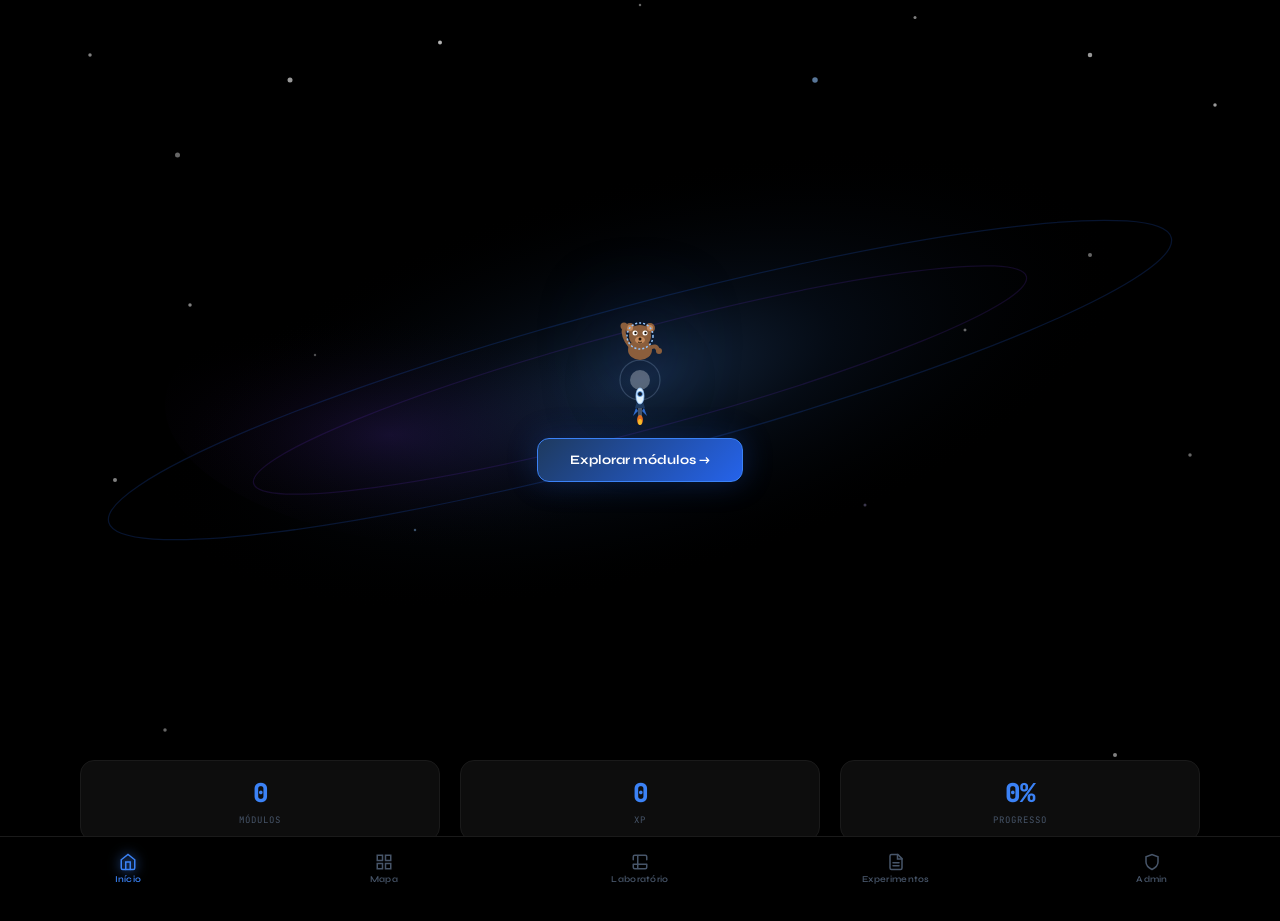
==== index.html @ 054eb644 "Update index.html" ====
<!DOCTYPE html>
<html lang="pt-BR">
<head>
<meta charset="UTF-8">
<meta name="viewport" content="width=device-width, initial-scale=1.0">
<title>LabQ — Química do Zero ao Avançado</title>
<link href="https://fonts.googleapis.com/css2?family=Syne:wght@400;600;700;800&family=JetBrains+Mono:wght@400;500;700&display=swap" rel="stylesheet">
<link rel="stylesheet" href="style.css">
</head>
<body>

<!-- HOME -->
<div class="page active" id="page-home">
  <div class="home-hero">
    <div style="position:absolute;inset:0;z-index:0;pointer-events:none">
      <svg width="100%" height="100%" viewBox="0 0 480 420" preserveAspectRatio="xMidYMid slice" xmlns="http://www.w3.org/2000/svg">
        <defs>
          <radialGradient id="gal" cx="50%" cy="50%" r="50%"><stop offset="0%" stop-color="#1e3a5f" stop-opacity=".7"/><stop offset="40%" stop-color="#0a1628" stop-opacity=".5"/><stop offset="100%" stop-color="#000" stop-opacity="0"/></radialGradient>
          <radialGradient id="gal2" cx="30%" cy="60%" r="40%"><stop offset="0%" stop-color="#7c3aed" stop-opacity=".15"/><stop offset="100%" stop-color="#000" stop-opacity="0"/></radialGradient>
        </defs>
        <circle cx="40" cy="30" r="1" fill="white" opacity=".8"/><circle cx="80" cy="15" r=".7" fill="white" opacity=".6"/><circle cx="130" cy="45" r="1.2" fill="white" opacity=".9"/><circle cx="200" cy="10" r=".8" fill="white" opacity=".7"/><circle cx="260" cy="35" r="1" fill="white" opacity=".8"/><circle cx="320" cy="20" r=".6" fill="white" opacity=".5"/><circle cx="380" cy="40" r="1.1" fill="white" opacity=".7"/><circle cx="440" cy="12" r=".8" fill="white" opacity=".6"/><circle cx="460" cy="55" r="1" fill="white" opacity=".8"/><circle cx="20" cy="80" r=".7" fill="white" opacity=".5"/><circle cx="100" cy="90" r="1" fill="white" opacity=".6"/><circle cx="160" cy="75" r=".8" fill="white" opacity=".7"/><circle cx="420" cy="80" r=".9" fill="white" opacity=".6"/><circle cx="350" cy="65" r=".6" fill="white" opacity=".5"/><circle cx="55" cy="120" r="1" fill="white" opacity=".4"/><circle cx="470" cy="100" r=".7" fill="white" opacity=".6"/><circle cx="240" cy="60" r=".5" fill="white" opacity=".4"/><circle cx="310" cy="90" r="1.1" fill="#93c5fd" opacity=".6"/><circle cx="170" cy="20" r=".9" fill="#c4b5fd" opacity=".5"/><circle cx="400" cy="30" r=".7" fill="#fde68a" opacity=".5"/>
        <ellipse cx="240" cy="210" rx="200" ry="80" fill="url(#gal)" style="transform-origin:240px 210px;transform:rotate(-15deg)"/>
        <ellipse cx="200" cy="220" rx="150" ry="60" fill="url(#gal2)"/>
        <ellipse cx="240" cy="210" rx="220" ry="30" fill="none" stroke="#2563eb" stroke-width=".5" opacity=".2" style="transform-origin:240px 210px;transform:rotate(-15deg)"/>
        <ellipse cx="240" cy="210" rx="160" ry="20" fill="none" stroke="#7c3aed" stroke-width=".5" opacity=".15" style="transform-origin:240px 210px;transform:rotate(-15deg)"/>
        <circle cx="240" cy="210" r="30" fill="radial-gradient(circle,#fff,transparent)" opacity=".05"/>
        <circle cx="240" cy="210" r="4" fill="#fff" opacity=".3"/>
        <circle cx="240" cy="210" r="8" fill="none" stroke="#bfdbfe" stroke-width=".5" opacity=".2"/>
        <circle cx="60" cy="180" r=".7" fill="white" opacity=".5"/><circle cx="420" cy="160" r=".8" fill="white" opacity=".4"/><circle cx="110" cy="200" r=".5" fill="white" opacity=".3"/><circle cx="370" cy="190" r=".6" fill="white" opacity=".4"/><circle cx="30" cy="250" r=".8" fill="white" opacity=".5"/><circle cx="460" cy="240" r=".7" fill="white" opacity=".4"/><circle cx="150" cy="270" r=".5" fill="#93c5fd" opacity=".4"/><circle cx="330" cy="260" r=".6" fill="#c4b5fd" opacity=".3"/>
        <circle cx="50" cy="350" r=".7" fill="white" opacity=".4"/><circle cx="430" cy="360" r=".8" fill="white" opacity=".5"/><circle cx="200" cy="380" r=".5" fill="white" opacity=".3"/><circle cx="300" cy="370" r=".6" fill="white" opacity=".4"/>
      </svg>
    </div>
   <div class="home-bear" style="position:relative;z-index:1;margin-bottom:10px">
  <svg width="100" height="150" viewBox="0 0 80 150" fill="none" xmlns="http://www.w3.org/2000/svg">
    <!-- CORPO DO FOGUETE -->
    <path d="M38 145 L42 145 L42 120 L38 120 Z" fill="#475569"/>
    <path d="M35 130 L38 120 L42 120 L45 130 Z" fill="#1e3a5f"/>
    <ellipse cx="40" cy="118" rx="4" ry="8" fill="#e0f2fe" stroke="#93c5fd" stroke-width=".8"/>
    <path d="M36 130 L33 138 L38 133 Z" fill="#3b82f6" opacity=".8"/>
    <path d="M44 130 L47 138 L42 133 Z" fill="#3b82f6" opacity=".8"/>
    <!-- Chamas do foguete -->
    <ellipse cx="40" cy="142" rx="3" ry="5" fill="#f97316" opacity=".9"/>
    <ellipse cx="40" cy="144" rx="2" ry="3" fill="#fbbf24"/>
    <!-- Janela -->
    <circle cx="40" cy="116" r="2.5" fill="#0d1a2e" stroke="#60a5fa" stroke-width=".8"/>

    <!-- URSINHO EM CIMA DO FOGUETE -->
    <!-- Corpo -->
    <ellipse cx="40" cy="72" rx="12" ry="10" fill="#8B5E3C"/>
    <!-- Cabeça -->
    <circle cx="40" cy="58" r="11" fill="#8B5E3C"/>
    <!-- Orelhas -->
    <circle cx="30" cy="50" r="5" fill="#8B5E3C"/>
    <circle cx="50" cy="50" r="5" fill="#8B5E3C"/>
    <circle cx="30" cy="50" r="3" fill="#c48a5c"/>
    <circle cx="50" cy="50" r="3" fill="#c48a5c"/>
    <!-- Focinho -->
    <ellipse cx="40" cy="62" rx="5" ry="3.5" fill="#c48a5c"/>
    <!-- Olhos -->
    <circle cx="35" cy="55" r="2.5" fill="#fff"/>
    <circle cx="45" cy="55" r="2.5" fill="#fff"/>
    <circle cx="35.5" cy="55" r="1.2" fill="#1e1208"/>
    <circle cx="45.5" cy="55" r="1.2" fill="#1e1208"/>
    <!-- Nariz -->
    <circle cx="40" cy="61" r="1.5" fill="#1e1208"/>
    <!-- Boca -->
    <path d="M38 64 Q40 66 42 64" stroke="#1e1208" stroke-width=".8" fill="none"/>
    <!-- Braço esquerdo (acenando) -->
    <path d="M30 68 Q22 58 24 50" stroke="#8B5E3C" stroke-width="4" stroke-linecap="round" fill="none"/>
    <circle cx="24" cy="48" r="3.5" fill="#8B5E3C"/>
    <!-- Braço direito (abaixo) -->
    <path d="M50 70 Q56 66 58 72" stroke="#8B5E3C" stroke-width="4" stroke-linecap="round" fill="none"/>
    <circle cx="59" cy="73" r="3" fill="#8B5E3C"/>
    <!-- Capacete de astronauta (opcional) -->
    <circle cx="40" cy="58" r="13" fill="none" stroke="#93c5fd" stroke-width="1.5" stroke-dasharray="2 2"/>
  </svg>
</div>
   <div style="position:relative;z-index:1">
  <button class="home-btn" onclick="explorarModulos()">Explorar módulos →</button>
</div>
  </div>
  <div class="home-stats" style="position:relative;z-index:1">
    <div class="stat-card"><div class="stat-n" id="hs-mod">0</div><div class="stat-l">módulos</div></div>
    <div class="stat-card"><div class="stat-n" id="hs-xp">0</div><div class="stat-l">XP</div></div>
    <div class="stat-card"><div class="stat-n" id="hs-prog">0%</div><div class="stat-l">progresso</div></div>
  </div>
</div>

<!-- MAPA -->
<div class="page" id="page-mapa">
  <div class="page-header"><div><h1>Mapa</h1><p id="lvl-text">Nível 1 — Iniciante</p></div><div class="xp-badge"><div class="star"></div><span id="xp-val">0 XP</span></div></div>
  <div class="prog-wrap"><div class="prog-meta"><span>Progresso</span><span id="prog-num">0 / 12</span></div><div class="prog-track"><div class="prog-fill" id="prog-fill" style="width:0%"></div></div></div>
  <div class="map-wrap">
    <div class="bear-wrap"><div class="bear-float" id="map-bear"><svg width="64" height="82" viewBox="0 0 68 88" fill="none"><circle cx="14" cy="16" r="9" fill="#8B5E3C"/><circle cx="14" cy="16" r="5.5" fill="#c48a5c"/><circle cx="54" cy="16" r="9" fill="#8B5E3C"/><circle cx="54" cy="16" r="5.5" fill="#c48a5c"/><ellipse cx="34" cy="26" rx="20" ry="19" fill="#a0693a"/><ellipse cx="34" cy="30" rx="13" ry="11" fill="#c48a5c"/><circle cx="27" cy="22" r="4" fill="#fff"/><circle cx="41" cy="22" r="4" fill="#fff"/><circle cx="28" cy="22" r="2.2" fill="#1e1208"/><circle cx="42" cy="22" r="2.2" fill="#1e1208"/><circle cx="28.8" cy="21.2" r=".7" fill="white"/><circle cx="42.8" cy="21.2" r=".7" fill="white"/><ellipse cx="34" cy="30" rx="4.5" ry="3" fill="#4a2810"/><path d="M29 34 Q34 39 39 34" stroke="#4a2810" stroke-width="1.5" stroke-linecap="round" fill="none"/><circle cx="23" cy="29" r="4" fill="#e07070" opacity=".35"/><circle cx="45" cy="29" r="4" fill="#e07070" opacity=".35"/><rect x="10" y="43" width="48" height="38" rx="9" fill="white"/><rect x="14" y="55" width="13" height="11" rx="4" fill="#dbeafe" stroke="#93c5fd" stroke-width=".8"/><rect x="28" y="39" width="12" height="7" rx="3" fill="#a0693a"/><path d="M58 50 Q66 44 62 36" stroke="#a0693a" stroke-width="6" stroke-linecap="round" fill="none"/><circle cx="61" cy="34" r="5" fill="#c48a5c"/><path d="M56 18 L56 30 L50 38 L64 38 L58 30 L58 18 Z" fill="#dbeafe" stroke="#3b82f6" stroke-width="1.2"/><rect x="55" y="14" width="4.5" height="6" rx="1.5" fill="#93c5fd" stroke="#3b82f6" stroke-width="1"/><path d="M52 34 L51 38 L63 38 L62 34 Z" fill="#3b82f6" opacity=".7"/><path d="M10 50 Q4 56 6 64" stroke="#a0693a" stroke-width="6" stroke-linecap="round" fill="none"/><circle cx="7" cy="66" r="5" fill="#c48a5c"/><rect x="18" y="78" width="11" height="14" rx="5" fill="#2563eb"/><rect x="39" y="78" width="11" height="14" rx="5" fill="#2563eb"/><ellipse cx="23" cy="91" rx="8" ry="4" fill="#0f172a"/><ellipse cx="45" cy="91" rx="8" ry="4" fill="#0f172a"/></svg></div><div class="bear-bubble" id="bear-bubble">Clique no próximo módulo! 🧪</div></div>
    <div class="section-sep"><div class="sep-dot" style="background:#3b82f6"></div>Química Geral</div><div class="tiles-grid" id="tg"></div>
    <div class="section-sep"><div class="sep-dot" style="background:#60a5fa"></div>Química Orgânica</div><div class="tiles-grid" id="to"></div>
    <div class="section-sep"><div class="sep-dot" style="background:#93c5fd"></div>Físico-Química</div><div class="tiles-grid" id="tf"></div>
  </div>
</div>

<!-- MÓDULO -->
<div class="page" id="page-modulo">
  <div class="module-hero"><button class="back-btn" onclick="goPage('page-mapa')">← voltar ao mapa</button><h2 id="mod-title">Módulo</h2><p id="mod-sub">área</p></div>
  <div class="module-page">
    <div id="mod-did-view">
      <div id="tab-did-content"></div>
      <button class="btn-main" id="btn-go-quest" onclick="goToQuest()" style="margin-bottom:20px">✏️ Ir para as questões →</button>
    </div>
    <div id="mod-quest-view" style="display:none">
      <div id="tab-quest-content"></div>
    </div>
  </div>
</div>

<!-- LABORATÓRIO -->
<div class="page" id="page-lab">
  <div class="page-header"><div><h1>Laboratório</h1><p>tabela periódica interativa</p></div></div>
  <div class="lab-wrap">
    <div class="el-legend" id="el-legend"></div>
    <div id="el-detail" class="el-detail-panel"></div>
    <div class="periodic-scroll"><div class="periodic-grid" id="periodic-grid"></div></div>
  </div>
</div>

<!-- EXPERIMENTOS -->
<div class="page" id="page-exp">
  <div class="page-header"><div><h1>Experimentos</h1><p>explore os elementos</p></div></div>
  <div class="exp-wrap">
    <div class="exp-chat" id="exp-chat"></div>
    <div class="exp-options" id="exp-options-wrap"></div>
    <div class="exp-input-row" id="exp-input-row" style="display:none"><input class="exp-input" id="exp-input" placeholder="Símbolo ou nome (ex: Na, Sódio)..." maxlength="40"/><button class="exp-send" onclick="expSubmit()">Buscar</button></div>
  </div>
</div>

<!-- ADMIN -->
<div class="page" id="page-admin">
  <div class="page-header"><div><h1>Admin</h1><p>painel do professor</p></div><button onclick="adminLogout()" style="background:var(--bg3);border:1px solid var(--border2);border-radius:8px;padding:7px 12px;color:var(--muted2);font-size:11px;cursor:pointer;font-family:var(--mono);margin-top:8px;flex-shrink:0">Sair</button></div>
  <div class="admin-wrap">
    <div class="admin-section"><div class="admin-title">Progresso dos módulos</div><div id="admin-modules"></div></div>
    <div class="admin-section">
      <div class="admin-title">🤖 Mini IA nos Experimentos</div>
      <p style="font-size:11px;color:var(--muted2);font-family:var(--mono);margin-bottom:12px;line-height:1.7">Cole sua chave da API Anthropic aqui. Ela fica salva só neste dispositivo e ativa o ursinho com IA real nos Experimentos.</p>
      <div style="display:flex;gap:8px;margin-bottom:8px">
        <input id="api-key-input" type="password" placeholder="sk-ant-..." style="flex:1;background:var(--bg2);border:1px solid var(--border2);border-radius:10px;padding:10px 12px;color:var(--text);font-size:12px;font-family:var(--mono);outline:none" oninput="document.getElementById('api-key-input').style.borderColor='var(--border2)'"/>
        <button onclick="saveApiKey()" style="padding:10px 16px;background:linear-gradient(135deg,#1e3a5f,var(--accent));border:none;border-radius:10px;color:#fff;font-size:12px;cursor:pointer;font-family:var(--sans);font-weight:600;white-space:nowrap">Salvar</button>
      </div>
      <div id="api-key-status" style="font-size:11px;font-family:var(--mono);color:var(--muted2)"></div>
      <button onclick="removeApiKey()" style="margin-top:8px;background:none;border:1px solid #450a0a;border-radius:8px;padding:6px 12px;color:#fca5a5;font-size:11px;cursor:pointer;font-family:var(--mono)">🗑 Remover chave</button>
    </div>
    <div class="admin-section"><div class="admin-title">Ações</div><button class="admin-btn" onclick="adminUnlockAll()">🔓 Desbloquear todos os módulos</button><button class="admin-btn danger" onclick="toggleResetList()">🔄 Resetar módulo específico</button><div id="reset-list" style="display:none;flex-direction:column;gap:6px;margin-top:6px"></div><button class="admin-btn danger" id="btn-reset-all" onclick="adminResetAll()" style="margin-top:2px">🗑 Apagar tudo e começar do zero</button></div>
  </div>
</div>

<!-- OVERLAY ADMIN -->
<div class="overlay" id="overlay-admin">
  <div class="overlay-box">
    <div class="overlay-title">🔐 Área Admin</div>
    <div class="overlay-sub">Digite a senha para entrar</div>
    <input class="overlay-input" id="admin-pw" type="password" placeholder="•••" maxlength="6" onkeydown="if(event.key==='Enter')checkAdmin()"/>
    <div class="overlay-err" id="admin-err">Senha incorreta. Tente novamente.</div>
    <div class="overlay-btns"><button class="btn-ghost" onclick="closeAdminOverlay()" style="flex:1;padding:11px">Cancelar</button><button class="btn-main" onclick="checkAdmin()" style="flex:1;padding:11px">Entrar</button></div>
  </div>
</div>

<div class="toast" id="toast"></div>

<nav class="bottom-nav">
  <button class="nav-item active" id="nav-home" onclick="goPage('page-home')"><svg viewBox="0 0 24 24" fill="none" stroke="currentColor" stroke-width="2" stroke-linecap="round"><path d="M3 9l9-7 9 7v11a2 2 0 0 1-2 2H5a2 2 0 0 1-2-2z"/><polyline points="9,22 9,12 15,12 15,22"/></svg>Início</button>
  <button class="nav-item" id="nav-mapa" onclick="goPage('page-mapa')"><svg viewBox="0 0 24 24" fill="none" stroke="currentColor" stroke-width="2" stroke-linecap="round"><rect x="3" y="3" width="7" height="7"/><rect x="14" y="3" width="7" height="7"/><rect x="14" y="14" width="7" height="7"/><rect x="3" y="14" width="7" height="7"/></svg>Mapa</button>
  <button class="nav-item" id="nav-lab" onclick="goPage('page-lab')"><svg viewBox="0 0 24 24" fill="none" stroke="currentColor" stroke-width="2" stroke-linecap="round"><path d="M9 3H5a2 2 0 0 0-2 2v4m6-6h10a2 2 0 0 1 2 2v4M9 3v18m0 0h10a2 2 0 0 0 2-2v-4M9 21H5a2 2 0 0 1-2-2v-4m0 0h18"/></svg>Laboratório</button>
  <button class="nav-item" id="nav-exp" onclick="goPage('page-exp')"><svg viewBox="0 0 24 24" fill="none" stroke="currentColor" stroke-width="2" stroke-linecap="round"><path d="M14.5 2H6a2 2 0 0 0-2 2v16a2 2 0 0 0 2 2h12a2 2 0 0 0 2-2V7.5L14.5 2z"/><polyline points="14 2 14 8 20 8"/><line x1="16" y1="13" x2="8" y2="13"/><line x1="16" y1="17" x2="8" y2="17"/></svg>Experimentos</button>
  <button class="nav-item" id="nav-admin" onclick="openAdminOverlay()"><svg viewBox="0 0 24 24" fill="none" stroke="currentColor" stroke-width="2" stroke-linecap="round"><path d="M12 22s8-4 8-10V5l-8-3-8 3v7c0 6 8 10 8 10z"/></svg>Admin</button>
</nav>

<script src="script.js"></script>
</body>
</html>
---- style.css ----
/* ═══════════════════════════════════════════════════════════════════════════
   LABQ — ESTILOS GLOBAIS
   Organizado por seções para facilitar a manutenção
   ═══════════════════════════════════════════════════════════════════════════ */

/* ──────────────────────────────────────────────────────────────────────────
   1. VARIÁVEIS E RESET
   ────────────────────────────────────────────────────────────────────────── */
:root {
  --bg: #000;
  --bg2: #080808;
  --bg3: #0a0a0a;
  --card: #0d0d0d;
  --border: #1a1a1a;
  --border2: #252525;
  --accent: #2563eb;
  --al: #3b82f6;
  --ag: rgba(37, 99, 235, .25);
  --text: #f0f4ff;
  --muted: #475569;
  --muted2: #64748b;
  --mono: 'JetBrains Mono', monospace;
  --sans: 'Syne', sans-serif;
  --green: #22c55e;
  --red: #ef4444;
  --amber: #f59e0b;
  --purple: #a78bfa;
}

* {
  box-sizing: border-box;
  margin: 0;
  padding: 0;
}
html {
  scroll-behavior: smooth;
}
body {
  background: var(--bg);
  color: var(--text);
  font-family: var(--sans);
  min-height: 100vh;
  overflow-x: hidden;
}
::-webkit-scrollbar {
  width: 4px;
}
::-webkit-scrollbar-track {
  background: var(--bg2);
}
::-webkit-scrollbar-thumb {
  background: var(--border2);
  border-radius: 99px;
}

/* ──────────────────────────────────────────────────────────────────────────
   2. PÁGINAS E NAVEGAÇÃO PRINCIPAL
   ────────────────────────────────────────────────────────────────────────── */
.page {
  display: none;
  min-height: 100vh;
  padding-bottom: 80px;
}
.page.active {
  display: block;
}

.bottom-nav {
  position: fixed;
  bottom: 0;
  left: 0;
  right: 0;
  z-index: 100;
  background: rgba(0, 0, 0, .92);
  backdrop-filter: blur(20px);
  border-top: 1px solid var(--border);
  display: flex;
  height: 64px;
}
.nav-item {
  flex: 1;
  display: flex;
  flex-direction: column;
  align-items: center;
  justify-content: center;
  gap: 3px;
  cursor: pointer;
  transition: all .2s;
  border: none;
  background: none;
  color: var(--muted);
  font-family: var(--sans);
  font-size: 9px;
  font-weight: 600;
  letter-spacing: .3px;
  padding: 0 2px;
}
.nav-item svg {
  width: 18px;
  height: 18px;
  transition: all .2s;
}
.nav-item.active {
  color: var(--al);
}
.nav-item.active svg {
  filter: drop-shadow(0 0 6px var(--al));
}

/* ──────────────────────────────────────────────────────────────────────────
   3. CABEÇALHO DAS PÁGINAS
   ────────────────────────────────────────────────────────────────────────── */
.page-header {
  padding: 48px 20px 20px;
  display: flex;
  align-items: flex-start;
  justify-content: space-between;
  max-width: 480px;
  margin: 0 auto;
}
@media (min-width: 768px) {
  .page-header {
    max-width: 1200px;
    padding: 48px 40px 20px;
  }
}
.page-header h1 {
  font-size: 26px;
  font-weight: 800;
  letter-spacing: -1px;
  line-height: 1.1;
}
.page-header p {
  font-size: 11px;
  color: var(--muted2);
  margin-top: 4px;
  font-family: var(--mono);
}

.xp-badge {
  display: flex;
  align-items: center;
  gap: 6px;
  padding: 7px 13px;
  border-radius: 99px;
  background: linear-gradient(135deg, #1e3a5f, var(--accent));
  font-size: 11px;
  font-weight: 700;
  color: #fff;
  border: 1px solid var(--al);
  font-family: var(--mono);
  white-space: nowrap;
  flex-shrink: 0;
  box-shadow: 0 0 20px var(--ag);
}
.star {
  width: 11px;
  height: 11px;
  background: #fbbf24;
  flex-shrink: 0;
  clip-path: polygon(50% 0%, 61% 35%, 98% 35%, 68% 57%, 79% 91%, 50% 70%, 21% 91%, 32% 57%, 2% 35%, 39% 35%);
}

/* ──────────────────────────────────────────────────────────────────────────
   4. BARRA DE PROGRESSO
   ────────────────────────────────────────────────────────────────────────── */
.prog-wrap {
  max-width: 480px;
  margin: 0 auto;
  padding: 0 20px 20px;
}
@media (min-width: 768px) {
  .prog-wrap {
    max-width: 1200px;
    padding: 0 40px 20px;
  }
}
.prog-meta {
  display: flex;
  justify-content: space-between;
  font-size: 11px;
  color: var(--muted2);
  margin-bottom: 7px;
  font-family: var(--mono);
}
.prog-meta span:last-child {
  color: var(--al);
}
.prog-track {
  height: 8px;
  background: var(--bg3);
  border-radius: 99px;
  overflow: hidden;
  border: 1px solid var(--border);
}
.prog-fill {
  height: 100%;
  border-radius: 99px;
  background: linear-gradient(90deg, #1e40af, var(--al), #bfdbfe);
  transition: width .8s cubic-bezier(.4, 0, .2, 1);
}

/* ──────────────────────────────────────────────────────────────────────────
   5. SEPARADORES
   ────────────────────────────────────────────────────────────────────────── */
.section-sep {
  display: flex;
  align-items: center;
  gap: 10px;
  font-size: 9px;
  font-weight: 700;
  letter-spacing: 3px;
  text-transform: uppercase;
  color: var(--muted);
  margin: 22px 0 10px;
  font-family: var(--mono);
}
.section-sep::after {
  content: '';
  flex: 1;
  height: 1px;
  background: var(--border);
}
.sep-dot {
  width: 7px;
  height: 7px;
  border-radius: 50%;
  flex-shrink: 0;
}

/* ──────────────────────────────────────────────────────────────────────────
   6. BOTÕES
   ────────────────────────────────────────────────────────────────────────── */
.btn-main {
  width: 100%;
  padding: 13px;
  border-radius: 12px;
  cursor: pointer;
  border: 1px solid var(--accent);
  background: linear-gradient(135deg, #1e3a5f, var(--accent));
  color: #fff;
  font-size: 13px;
  font-weight: 700;
  font-family: var(--sans);
  transition: opacity .15s, transform .15s;
  letter-spacing: .3px;
  display: block;
  text-align: center;
}
.btn-main:hover {
  opacity: .9;
  transform: translateY(-1px);
}
.btn-main:disabled {
  opacity: .3;
  cursor: not-allowed;
  transform: none;
}

.btn-ghost {
  width: 100%;
  padding: 12px;
  border-radius: 12px;
  cursor: pointer;
  border: 1px solid var(--border2);
  background: var(--bg3);
  color: var(--muted2);
  font-size: 13px;
  font-weight: 600;
  font-family: var(--sans);
  transition: all .15s;
  display: block;
  text-align: center;
}
.btn-ghost:hover {
  color: var(--text);
}
.btn-ghost:disabled {
  opacity: .25;
  cursor: not-allowed;
}

/* ──────────────────────────────────────────────────────────────────────────
   7. CARD (componente reutilizável)
   ────────────────────────────────────────────────────────────────────────── */
.card {
  background: var(--card);
  border: 1px solid var(--border);
  border-radius: 16px;
  padding: 20px;
  margin-bottom: 14px;
  overflow: hidden;
}

/* ──────────────────────────────────────────────────────────────────────────
   8. HOME (página inicial)
   ────────────────────────────────────────────────────────────────────────── */
.home-hero {
  min-height: calc(100vh - 140px);
  display: flex;
  flex-direction: column;
  align-items: center;
  justify-content: center;
  padding: 20px;
  max-width: 480px;
  margin: 0 auto;
  text-align: center;
  position: relative;
  overflow: hidden;
}
@media (min-width: 768px) {
  .home-hero {
    max-width: 1200px;
    padding: 40px;
  }
}
.home-bear {
  display: flex;
  justify-content: center;
  margin-bottom: 18px;
}
.home-bear svg {
  filter: drop-shadow(0 0 40px rgba(37, 99, 235, .5));
}
.home-sub {
  font-size: 12px;
  color: var(--muted2);
  line-height: 1.8;
  font-family: var(--mono);
  margin-bottom: 24px;
}
.home-btn {
  display: inline-block;
  padding: 13px 32px;
  border-radius: 12px;
  background: linear-gradient(135deg, #1e3a5f, var(--accent));
  color: #fff;
  font-size: 13px;
  font-weight: 700;
  border: 1px solid var(--al);
  cursor: pointer;
  font-family: var(--sans);
  box-shadow: 0 0 30px var(--ag);
  transition: transform .15s;
}
.home-btn:hover {
  transform: translateY(-2px);
}

.home-stats {
  display: grid;
  grid-template-columns: repeat(3, 1fr);
  gap: 10px;
  max-width: 480px;
  margin: 0 auto;
  padding: 0 20px;
}
@media (min-width: 768px) {
  .home-stats {
    max-width: 1200px;
    padding: 0 40px;
    gap: 20px;
  }
}
.stat-card {
  background: var(--card);
  border: 1px solid var(--border);
  border-radius: 14px;
  padding: 14px 8px;
  text-align: center;
}
.stat-n {
  font-size: 26px;
  font-weight: 800;
  font-family: var(--mono);
  letter-spacing: -1px;
  color: var(--al);
}
.stat-l {
  font-size: 9px;
  color: var(--muted);
  font-family: var(--mono);
  margin-top: 4px;
  letter-spacing: 1px;
  text-transform: uppercase;
}

/* ──────────────────────────────────────────────────────────────────────────
   9. MAPA (grade de módulos)
   ────────────────────────────────────────────────────────────────────────── */
.map-wrap {
  max-width: 480px;
  margin: 0 auto;
  padding: 0 20px;
}
@media (min-width: 768px) {
  .map-wrap {
    max-width: 1200px;
    padding: 0 40px;
  }
}
.tiles-grid {
  display: grid;
  grid-template-columns: repeat(4, 1fr);
  gap: 8px;
}
@media (min-width: 768px) {
  .tiles-grid {
    grid-template-columns: repeat(6, 1fr);
    gap: 12px;
  }
}
@media (min-width: 1024px) {
  .tiles-grid {
    grid-template-columns: repeat(8, 1fr);
  }
}

.tile {
  border-radius: 14px;
  padding: 14px 6px 12px;
  cursor: pointer;
  text-align: center;
  position: relative;
  min-height: 88px;
  display: flex;
  flex-direction: column;
  align-items: center;
  justify-content: center;
  gap: 5px;
  transition: transform .18s, box-shadow .18s;
  border: 1.5px solid var(--border);
  background: var(--bg3);
}
.tile.locked {
  opacity: .32;
  cursor: not-allowed;
  filter: grayscale(.8);
}
.tile.unlocked {
  background: linear-gradient(145deg, #050d1f, #0f2347, #1a3a6b);
  border-color: var(--accent);
  box-shadow: 0 0 14px var(--ag);
}
.tile.unlocked:hover {
  transform: translateY(-4px);
  box-shadow: 0 10px 30px var(--ag);
}
.tile.done {
  background: linear-gradient(145deg, #050d1f, #0f2a5c, #bfdbfe22);
  border-color: #93c5fd;
  border-width: 2px;
}
.tile.done:hover {
  transform: translateY(-3px);
}
.tile-emoji {
  font-size: 22px;
  line-height: 1;
}
.tile-label {
  font-size: 10px;
  font-weight: 600;
  color: var(--text);
  line-height: 1.3;
}
.tile-sub {
  font-size: 9px;
  color: var(--muted2);
  font-family: var(--mono);
}
.tile.locked .tile-label {
  color: var(--muted);
}

.tile-check {
  position: absolute;
  top: 6px;
  right: 7px;
  width: 15px;
  height: 15px;
  border-radius: 50%;
  background: linear-gradient(135deg, var(--accent), #bfdbfe);
  display: flex;
  align-items: center;
  justify-content: center;
}
.tile-check::after {
  content: '';
  display: block;
  width: 5px;
  height: 3px;
  border-left: 1.5px solid #000;
  border-bottom: 1.5px solid #000;
  transform: rotate(-45deg) translateY(-1px);
}
.tile-lock {
  position: absolute;
  top: 6px;
  right: 7px;
  font-size: 10px;
  opacity: .35;
}

/* ──────────────────────────────────────────────────────────────────────────
   10. URSINHO DO MAPA (balão e animação)
   ────────────────────────────────────────────────────────────────────────── */
.bear-wrap {
  text-align: center;
  margin-bottom: 6px;
}
.bear-float {
  display: inline-block;
  animation: bearBob 2.4s ease-in-out infinite;
  filter: drop-shadow(0 8px 20px rgba(37, 99, 235, .4));
}
@keyframes bearBob {
  0%, 100% { transform: translateY(0); }
  50% { transform: translateY(-8px); }
}
@keyframes bearPop {
  0% { transform: scale(1) rotate(0); }
  25% { transform: scale(1.2) rotate(-12deg); }
  50% { transform: scale(1.2) rotate(12deg); }
  75% { transform: scale(1.08) rotate(-5deg); }
  100% { transform: scale(1) rotate(0); }
}
.bear-float.pop {
  animation: bearPop .7s ease both;
}
.bear-bubble {
  display: inline-block;
  background: var(--card);
  border: 1px solid var(--border2);
  border-radius: 12px;
  padding: 6px 13px;
  font-size: 11px;
  color: var(--muted2);
  font-family: var(--mono);
  margin-bottom: 10px;
}

/* ──────────────────────────────────────────────────────────────────────────
   11. MÓDULO (didática e questões)
   ────────────────────────────────────────────────────────────────────────── */
.module-hero {
  padding: 48px 20px 20px;
  max-width: 480px;
  margin: 0 auto;
}
@media (min-width: 768px) {
  .module-hero {
    max-width: 1200px;
    padding: 48px 40px 20px;
  }
}
.back-btn {
  display: flex;
  align-items: center;
  gap: 6px;
  font-size: 12px;
  color: var(--muted2);
  cursor: pointer;
  background: none;
  border: none;
  font-family: var(--mono);
  margin-bottom: 18px;
  transition: color .2s;
}
.back-btn:hover {
  color: var(--text);
}
.module-hero h2 {
  font-size: 22px;
  font-weight: 800;
  letter-spacing: -1px;
  margin-bottom: 4px;
}
.module-hero p {
  font-size: 11px;
  color: var(--muted2);
  font-family: var(--mono);
}

.module-page {
  max-width: 480px;
  margin: 0 auto;
  padding: 0 20px;
}
@media (min-width: 768px) {
  .module-page {
    max-width: 1200px;
    padding: 0 40px;
  }
}

/* ──────────────────────────────────────────────────────────────────────────
   12. DIDÁTICA
   ────────────────────────────────────────────────────────────────────────── */
.did-label {
  font-size: 9px;
  font-weight: 700;
  letter-spacing: 2.5px;
  text-transform: uppercase;
  color: var(--al);
  margin-bottom: 10px;
  font-family: var(--mono);
}
.did-intro {
  background: #050d1f;
  border: 1px solid #1e3a5f;
  border-radius: 10px;
  padding: 13px;
  font-size: 12px;
  line-height: 1.8;
  color: #93c5fd;
  font-family: var(--mono);
  margin-bottom: 12px;
}
.did-step {
  display: flex;
  gap: 11px;
  margin-bottom: 10px;
  padding: 12px;
  background: var(--bg2);
  border: 1px solid var(--border);
  border-radius: 10px;
}
.step-n {
  width: 26px;
  height: 26px;
  flex-shrink: 0;
  border-radius: 7px;
  background: linear-gradient(135deg, #1e3a5f, var(--accent));
  color: #fff;
  font-weight: 700;
  font-size: 11px;
  display: flex;
  align-items: center;
  justify-content: center;
  font-family: var(--mono);
}
.step-c h4 {
  font-size: 12px;
  font-weight: 600;
  color: #e0f2fe;
  margin-bottom: 3px;
}
.step-c p {
  font-size: 11px;
  color: var(--muted2);
  line-height: 1.7;
  font-family: var(--mono);
}
.step-c strong {
  color: #93c5fd;
}

.formula {
  background: var(--bg);
  border: 1px solid #1e3a5f;
  border-left: 3px solid var(--accent);
  border-radius: 0 8px 8px 0;
  padding: 9px 13px;
  margin: 10px 0;
  font-family: var(--mono);
  font-size: 12px;
  text-align: center;
  color: #93c5fd;
  letter-spacing: 1px;
}
.svg-block {
  width: 100%;
  border-radius: 12px;
  overflow: hidden;
  background: #000;
  margin: 12px 0;
  border: 1px solid var(--border);
}
.svg-block svg {
  display: block;
  width: 100%;
}

/* ──────────────────────────────────────────────────────────────────────────
   13. QUESTÕES
   ────────────────────────────────────────────────────────────────────────── */
.q-dots {
  display: flex;
  gap: 5px;
  justify-content: center;
  margin-bottom: 16px;
}
.q-dot {
  width: 7px;
  height: 7px;
  border-radius: 50%;
  background: var(--border2);
  transition: all .3s;
}
.q-dot.done {
  background: linear-gradient(135deg, var(--accent), #bfdbfe);
}
.q-dot.cur {
  background: var(--al);
  box-shadow: 0 0 8px rgba(59, 130, 246, .5);
}

.q-card {
  background: var(--card);
  border: 1px solid var(--border);
  border-radius: 16px;
  padding: 18px;
  margin-bottom: 12px;
}
.q-num {
  font-size: 10px;
  color: var(--al);
  font-weight: 600;
  letter-spacing: 1px;
  margin-bottom: 7px;
  font-family: var(--mono);
}
.q-text {
  font-size: 13px;
  color: #e0f2fe;
  line-height: 1.7;
  margin-bottom: 16px;
}

.opts {
  display: flex;
  flex-direction: column;
  gap: 7px;
}
.opt {
  background: var(--bg2);
  border: 1.5px solid var(--border);
  border-radius: 10px;
  padding: 11px 13px;
  color: var(--muted2);
  font-size: 12px;
  text-align: left;
  cursor: pointer;
  transition: all .18s;
  display: flex;
  align-items: center;
  gap: 9px;
  font-family: var(--sans);
  width: 100%;
}
.opt:hover:not([disabled]) {
  border-color: var(--accent);
  color: #bfdbfe;
  background: #050d1f;
}
.opt-l {
  width: 22px;
  height: 22px;
  border-radius: 6px;
  background: var(--border);
  color: var(--muted);
  font-size: 10px;
  font-weight: 700;
  display: flex;
  align-items: center;
  justify-content: center;
  flex-shrink: 0;
  font-family: var(--mono);
  transition: all .18s;
}
.opt:hover:not([disabled]) .opt-l {
  background: #1e3a5f;
  color: #93c5fd;
}
.opt.correct {
  border-color: var(--green);
  background: rgba(34, 197, 94, .08);
  color: #86efac;
}
.opt.correct .opt-l {
  background: #14532d;
  color: #86efac;
}
.opt.wrong {
  border-color: var(--red);
  background: rgba(239, 68, 68, .08);
  color: #fca5a5;
}
.opt.wrong .opt-l {
  background: #450a0a;
  color: #fca5a5;
}
.opt[disabled] {
  cursor: not-allowed;
}

.res-box {
  display: none;
  background: #050d1f;
  border: 1px solid #1e3a5f;
  border-left: 3px solid var(--green);
  border-radius: 0 10px 10px 0;
  padding: 13px;
  margin-top: 10px;
}
.res-box.show {
  display: block;
}
.res-label {
  font-size: 9px;
  font-weight: 700;
  letter-spacing: 2px;
  text-transform: uppercase;
  color: var(--green);
  margin-bottom: 7px;
  font-family: var(--mono);
}
.res-box p {
  font-size: 12px;
  color: #93c5fd;
  line-height: 1.8;
  font-family: var(--mono);
}
.res-box strong {
  color: #e0f2fe;
}

.nav-row {
  display: flex;
  gap: 8px;
  margin-top: 4px;
}

/* ──────────────────────────────────────────────────────────────────────────
   14. RESULTADO (score)
   ────────────────────────────────────────────────────────────────────────── */
.score-wrap {
  text-align: center;
  padding: 28px 20px 18px;
}
.score-stars {
  font-size: 28px;
  margin-bottom: 10px;
}
.score-num {
  font-size: 52px;
  font-weight: 800;
  color: var(--al);
  font-family: var(--mono);
  letter-spacing: -3px;
  line-height: 1;
}
.score-sub {
  font-size: 11px;
  color: var(--muted2);
  margin-top: 4px;
  font-family: var(--mono);
}
.score-msg {
  font-size: 14px;
  font-weight: 600;
  color: var(--text);
  margin: 14px 0 5px;
}
.score-xp {
  font-size: 12px;
  color: var(--al);
  font-family: var(--mono);
}
.score-fail {
  font-size: 12px;
  color: var(--red);
  margin-top: 10px;
  font-family: var(--mono);
  line-height: 1.6;
}

/* ──────────────────────────────────────────────────────────────────────────
   15. LABORATÓRIO (tabela periódica)
   ────────────────────────────────────────────────────────────────────────── */
.lab-wrap {
  max-width: 480px;
  margin: 0 auto;
  padding: 0 20px;
}
@media (min-width: 768px) {
  .lab-wrap {
    max-width: 1200px;
    padding: 0 40px;
  }
}
.periodic-scroll {
  overflow-x: auto;
  padding: 14px;
  margin-bottom: 14px;
  background: #fff;
  border-radius: 16px;
  border: 2px solid transparent;
  background-clip: padding-box;
  box-shadow: 0 0 0 2px #2563eb, 0 0 0 4px #bfdbfe, 0 8px 32px rgba(37, 99, 235, .15);
}
.periodic-grid {
  display: grid;
  grid-template-columns: repeat(18, minmax(26px, 1fr));
  gap: 2px;
  min-width: 520px;
}
@media (min-width: 1024px) {
  .periodic-grid {
    min-width: 100%;
    gap: 3px;
  }
}
.el {
  border-radius: 4px;
  padding: 3px 1px;
  text-align: center;
  cursor: pointer;
  transition: transform .15s, box-shadow .15s;
  border: 1px solid transparent;
  min-width: 26px;
}
.el:hover {
  transform: scale(1.22);
  z-index: 10;
  box-shadow: 0 4px 20px rgba(37, 99, 235, .6);
  border-color: #fff !important;
}
.el-sym {
  font-size: 9px;
  font-weight: 700;
  font-family: var(--mono);
  line-height: 1.2;
}
.el-num {
  font-size: 6px;
  font-family: var(--mono);
  opacity: .8;
}
.el-name {
  font-size: 5px;
  font-family: var(--mono);
  opacity: .75;
  overflow: hidden;
  white-space: nowrap;
}

/* Cores por categoria */
.el.alkali {
  background: #1a0a2e;
  color: #c4b5fd;
}
.el.alkaline {
  background: #1a1400;
  color: #fde68a;
}
.el.transition {
  background: #001a2e;
  color: #93c5fd;
}
.el.post-transition {
  background: #001a0a;
  color: #86efac;
}
.el.metalloid {
  background: #1a1000;
  color: #fcd34d;
}
.el.nonmetal {
  background: #1a0000;
  color: #fca5a5;
}
.el.halogen {
  background: #1a000e;
  color: #f9a8d4;
}
.el.noble {
  background: #0a001a;
  color: #d8b4fe;
}
.el.lanthanide {
  background: #001a1a;
  color: #6ee7b7;
}
.el.actinide {
  background: #1a0808;
  color: #fca5a5;
}
.el.empty {
  background: none;
  border: none;
  cursor: default;
}

.el-detail-panel {
  background: var(--card);
  border: 1px solid var(--border2);
  border-radius: 14px;
  padding: 18px;
  margin-bottom: 14px;
  display: none;
}
.el-detail-panel.show {
  display: block;
}
.el-detail-row {
  display: grid;
  grid-template-columns: repeat(2, 1fr);
  gap: 10px;
  margin-top: 14px;
}
.el-detail-item {
  background: var(--bg2);
  border: 1px solid var(--border);
  border-radius: 10px;
  padding: 12px;
}
.el-detail-item .label {
  font-size: 9px;
  font-weight: 700;
  letter-spacing: 2px;
  text-transform: uppercase;
  color: var(--muted2);
  font-family: var(--mono);
  margin-bottom: 4px;
}
.el-detail-item .value {
  font-size: 14px;
  font-weight: 600;
  color: var(--text);
  font-family: var(--mono);
}

.el-legend {
  display: flex;
  flex-wrap: wrap;
  gap: 6px;
  margin-bottom: 12px;
}
.el-leg-item {
  display: flex;
  align-items: center;
  gap: 4px;
  font-size: 9px;
  color: var(--muted2);
  font-family: var(--mono);
}
.el-leg-dot {
  width: 8px;
  height: 8px;
  border-radius: 2px;
}

/* ──────────────────────────────────────────────────────────────────────────
   16. EXPERIMENTOS (chat com o ursinho)
   ────────────────────────────────────────────────────────────────────────── */
.exp-wrap {
  max-width: 480px;
  margin: 0 auto;
  padding: 0 20px;
}
@media (min-width: 768px) {
  .exp-wrap {
    max-width: 1200px;
    padding: 0 40px;
  }
}
.exp-chat {
  background: var(--bg3);
  border: 1px solid var(--border);
  border-radius: 16px;
  padding: 16px;
  min-height: 260px;
  margin-bottom: 14px;
  display: flex;
  flex-direction: column;
  gap: 10px;
}
.exp-msg {
  padding: 11px 14px;
  border-radius: 12px;
  font-size: 12px;
  font-family: var(--mono);
  line-height: 1.8;
  max-width: 90%;
}
.exp-msg.bear {
  background: #050d1f;
  border: 1px solid #1e3a5f;
  color: #93c5fd;
  align-self: flex-start;
  border-radius: 4px 12px 12px 12px;
}
.exp-msg.user {
  background: linear-gradient(135deg, #1e3a5f, var(--accent));
  color: #fff;
  align-self: flex-end;
  border-radius: 12px 4px 12px 12px;
}
.exp-msg strong {
  color: #e0f2fe;
}
.exp-options {
  display: flex;
  flex-direction: column;
  gap: 7px;
  margin-bottom: 14px;
}
.exp-opt {
  background: var(--bg2);
  border: 1.5px solid var(--border);
  border-radius: 10px;
  padding: 11px 14px;
  color: var(--muted2);
  font-size: 12px;
  text-align: left;
  cursor: pointer;
  transition: all .18s;
  font-family: var(--sans);
  width: 100%;
}
.exp-opt:hover {
  border-color: var(--accent);
  color: #bfdbfe;
  background: #050d1f;
}
.exp-input-row {
  display: flex;
  gap: 8px;
}
.exp-input {
  flex: 1;
  background: var(--bg3);
  border: 1px solid var(--border2);
  border-radius: 10px;
  padding: 11px 14px;
  color: var(--text);
  font-size: 12px;
  font-family: var(--mono);
  outline: none;
}
.exp-input:focus {
  border-color: var(--accent);
}
.exp-send {
  padding: 11px 18px;
  background: linear-gradient(135deg, #1e3a5f, var(--accent));
  border: none;
  border-radius: 10px;
  color: #fff;
  font-size: 12px;
  cursor: pointer;
  font-family: var(--sans);
  font-weight: 600;
  white-space: nowrap;
}

/* ──────────────────────────────────────────────────────────────────────────
   17. ADMIN
   ────────────────────────────────────────────────────────────────────────── */
.admin-wrap {
  max-width: 480px;
  margin: 0 auto;
  padding: 0 20px;
}
@media (min-width: 768px) {
  .admin-wrap {
    max-width: 1200px;
    padding: 0 40px;
  }
}
.admin-section {
  background: var(--card);
  border: 1px solid var(--border);
  border-radius: 16px;
  padding: 18px;
  margin-bottom: 14px;
}
.admin-title {
  font-size: 11px;
  font-weight: 700;
  letter-spacing: 2px;
  text-transform: uppercase;
  color: var(--amber);
  margin-bottom: 12px;
  font-family: var(--mono);
  display: flex;
  align-items: center;
  gap: 8px;
}
.admin-title::before {
  content: '';
  width: 8px;
  height: 8px;
  border-radius: 50%;
  background: var(--amber);
  display: block;
}
.student-row {
  display: flex;
  align-items: center;
  justify-content: space-between;
  padding: 10px 0;
  border-bottom: 1px solid var(--border);
}
.student-row:last-child {
  border-bottom: none;
}
.student-name {
  font-size: 12px;
  color: var(--text);
  font-family: var(--mono);
}
.student-score {
  font-size: 10px;
  color: var(--muted2);
  font-family: var(--mono);
  margin-top: 2px;
}
.admin-badge {
  padding: 3px 8px;
  border-radius: 99px;
  font-size: 9px;
  font-weight: 700;
  font-family: var(--mono);
  letter-spacing: 1px;
}
.badge-pass {
  background: rgba(34, 197, 94, .15);
  color: #86efac;
  border: 1px solid #166534;
}
.badge-fail {
  background: rgba(239, 68, 68, .15);
  color: #fca5a5;
  border: 1px solid #450a0a;
}
.badge-pend {
  background: rgba(100, 116, 139, .1);
  color: var(--muted2);
  border: 1px solid var(--border);
}

.admin-btn {
  padding: 9px 16px;
  border-radius: 8px;
  font-size: 11px;
  font-weight: 600;
  cursor: pointer;
  font-family: var(--mono);
  border: 1px solid var(--border2);
  background: var(--bg2);
  color: var(--muted2);
  transition: all .15s;
  width: 100%;
  text-align: left;
  margin-bottom: 6px;
}
.admin-btn:hover {
  border-color: var(--al);
  color: var(--al);
}
.admin-btn.danger {
  border-color: #450a0a;
  color: #fca5a5;
}
.admin-btn.danger:hover {
  background: rgba(239, 68, 68, .08);
}

/* ──────────────────────────────────────────────────────────────────────────
   18. OVERLAY (modal)
   ────────────────────────────────────────────────────────────────────────── */
.overlay {
  position: fixed;
  inset: 0;
  background: rgba(0, 0, 0, .88);
  z-index: 500;
  display: none;
  align-items: center;
  justify-content: center;
  padding: 20px;
}
.overlay.show {
  display: flex;
}
.overlay-box {
  background: var(--card);
  border: 1px solid var(--border2);
  border-radius: 20px;
  padding: 28px;
  width: 100%;
  max-width: 320px;
}
.overlay-title {
  font-size: 16px;
  font-weight: 800;
  letter-spacing: -0.5px;
  margin-bottom: 6px;
}
.overlay-sub {
  font-size: 12px;
  color: var(--muted2);
  font-family: var(--mono);
  margin-bottom: 20px;
}
.overlay-input {
  width: 100%;
  background: var(--bg2);
  border: 1px solid var(--border2);
  border-radius: 10px;
  padding: 12px 14px;
  color: var(--text);
  font-size: 18px;
  font-family: var(--mono);
  outline: none;
  margin-bottom: 12px;
  letter-spacing: 6px;
  text-align: center;
}
.overlay-input:focus {
  border-color: var(--accent);
}
.overlay-err {
  font-size: 11px;
  color: var(--red);
  font-family: var(--mono);
  text-align: center;
  margin-bottom: 10px;
  display: none;
}
.overlay-btns {
  display: flex;
  gap: 8px;
}

/* ──────────────────────────────────────────────────────────────────────────
   19. TOAST (notificações flutuantes)
   ────────────────────────────────────────────────────────────────────────── */
.toast {
  position: fixed;
  bottom: 80px;
  left: 50%;
  transform: translateX(-50%);
  background: var(--card);
  border: 1px solid var(--accent);
  border-radius: 99px;
  padding: 10px 20px;
  font-size: 12px;
  font-weight: 600;
  color: var(--al);
  white-space: nowrap;
  pointer-events: none;
  z-index: 200;
  opacity: 0;
  transition: opacity .3s, bottom .3s;
  font-family: var(--mono);
  box-shadow: 0 4px 24px var(--ag);
}
.toast.show {
  opacity: 1;
  bottom: 90px;
}

/* ──────────────────────────────────────────────────────────────────────────
   20. ANIMAÇÕES GLOBAIS
   ────────────────────────────────────────────────────────────────────────── */
@keyframes fadeUp {
  from {
    opacity: 0;
    transform: translateY(16px);
  }
  to {
    opacity: 1;
    transform: translateY(0);
  }
}
.page.active > * {
  animation: fadeUp .3s ease both;
}

/* ──────────────────────────────────────────────────────────────────────────
   21. ANIMAÇÃO DO FOGUETE (página inicial)
   ────────────────────────────────────────────────────────────────────────── */
.foguete-sobe {
  animation: subirFoguete 1s ease forwards;
}

@keyframes subirFoguete {
  0% {
    transform: translateY(0) scale(1);
    opacity: 1;
  }
  100% {
    transform: translateY(-300px) scale(0.3);
    opacity: 0;
  }
}
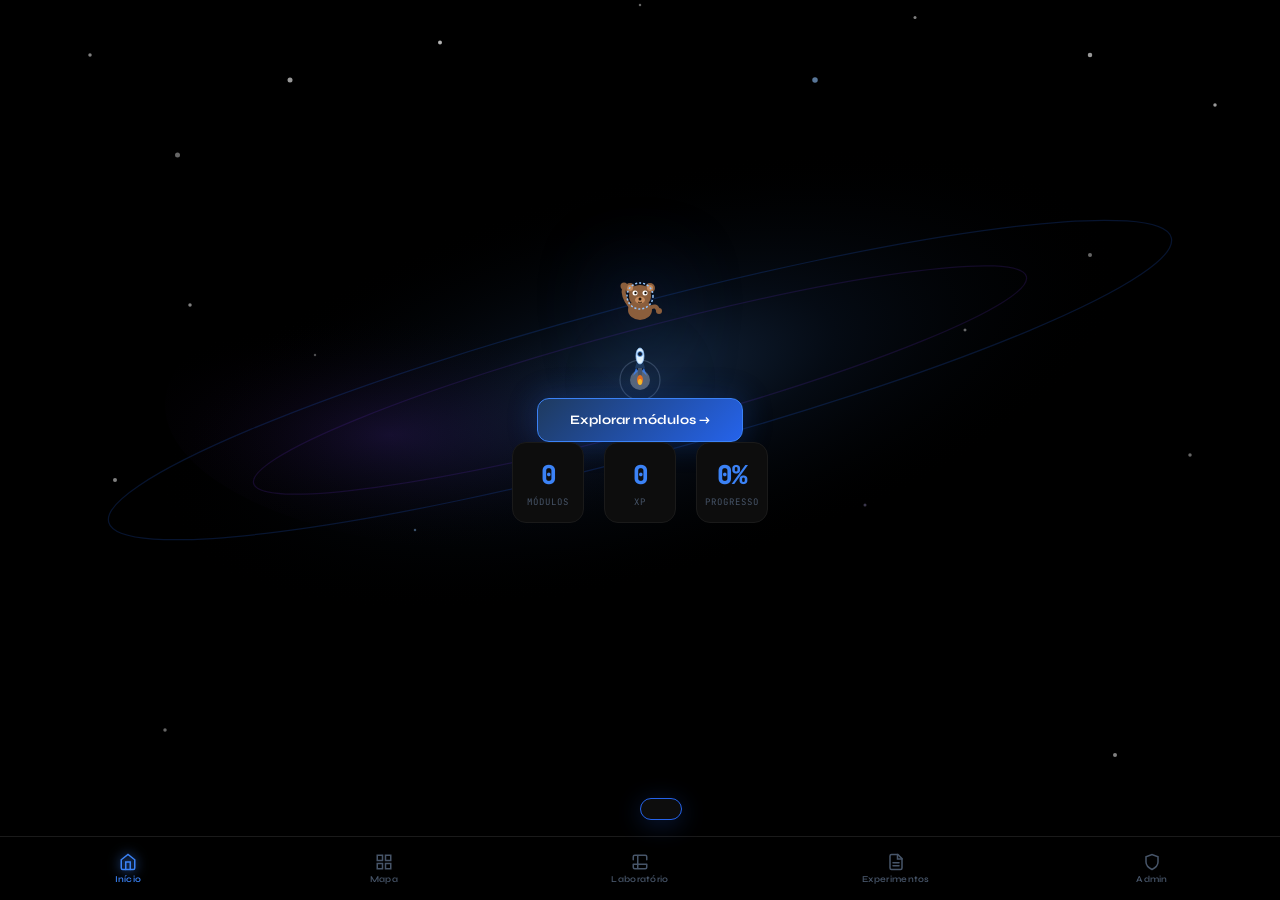
==== commit 4ecbe6de: "Update index.html" ====
--- a/index.html
+++ b/index.html
@@ -75,9 +75,8 @@
     <circle cx="40" cy="58" r="13" fill="none" stroke="#93c5fd" stroke-width="1.5" stroke-dasharray="2 2"/>
   </svg>
 </div>
-   <div style="position:relative;z-index:1">
-  <button class="home-btn" onclick="explorarModulos()">Explorar módulos →</button>
-</div>
+  <div style="position:relative;z-index:1">
+   <button class="home-btn" onclick="explorarModulos()">Explorar módulos →</button>
   </div>
   <div class="home-stats" style="position:relative;z-index:1">
     <div class="stat-card"><div class="stat-n" id="hs-mod">0</div><div class="stat-l">módulos</div></div>
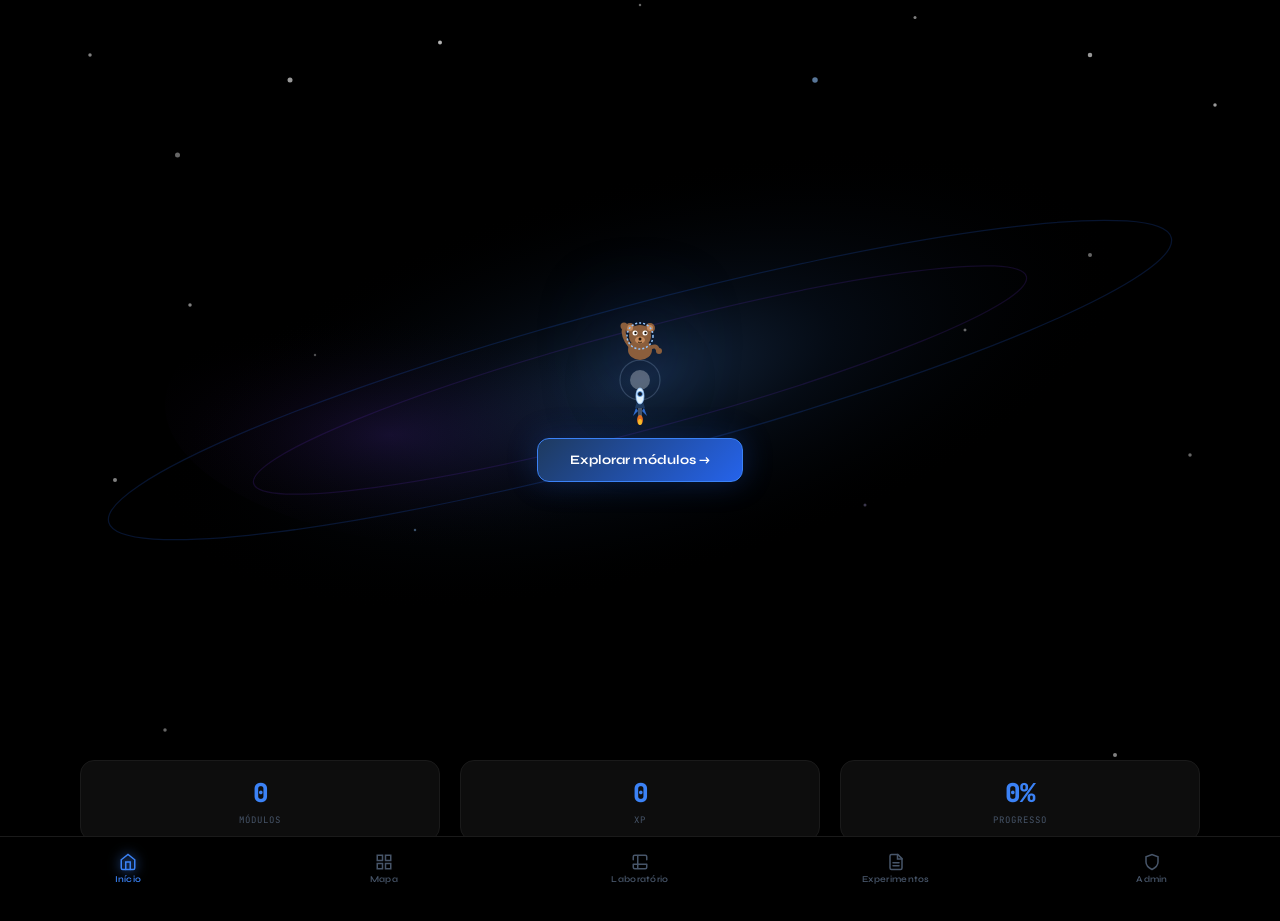
==== commit 175a3372: "Update index.html" ====
--- a/index.html
+++ b/index.html
@@ -30,53 +30,35 @@
         <circle cx="50" cy="350" r=".7" fill="white" opacity=".4"/><circle cx="430" cy="360" r=".8" fill="white" opacity=".5"/><circle cx="200" cy="380" r=".5" fill="white" opacity=".3"/><circle cx="300" cy="370" r=".6" fill="white" opacity=".4"/>
       </svg>
     </div>
-   <div class="home-bear" style="position:relative;z-index:1;margin-bottom:10px">
-  <svg width="100" height="150" viewBox="0 0 80 150" fill="none" xmlns="http://www.w3.org/2000/svg">
-    <!-- CORPO DO FOGUETE -->
-    <path d="M38 145 L42 145 L42 120 L38 120 Z" fill="#475569"/>
-    <path d="M35 130 L38 120 L42 120 L45 130 Z" fill="#1e3a5f"/>
-    <ellipse cx="40" cy="118" rx="4" ry="8" fill="#e0f2fe" stroke="#93c5fd" stroke-width=".8"/>
-    <path d="M36 130 L33 138 L38 133 Z" fill="#3b82f6" opacity=".8"/>
-    <path d="M44 130 L47 138 L42 133 Z" fill="#3b82f6" opacity=".8"/>
-    <!-- Chamas do foguete -->
-    <ellipse cx="40" cy="142" rx="3" ry="5" fill="#f97316" opacity=".9"/>
-    <ellipse cx="40" cy="144" rx="2" ry="3" fill="#fbbf24"/>
-    <!-- Janela -->
-    <circle cx="40" cy="116" r="2.5" fill="#0d1a2e" stroke="#60a5fa" stroke-width=".8"/>
-
-    <!-- URSINHO EM CIMA DO FOGUETE -->
-    <!-- Corpo -->
-    <ellipse cx="40" cy="72" rx="12" ry="10" fill="#8B5E3C"/>
-    <!-- Cabeça -->
-    <circle cx="40" cy="58" r="11" fill="#8B5E3C"/>
-    <!-- Orelhas -->
-    <circle cx="30" cy="50" r="5" fill="#8B5E3C"/>
-    <circle cx="50" cy="50" r="5" fill="#8B5E3C"/>
-    <circle cx="30" cy="50" r="3" fill="#c48a5c"/>
-    <circle cx="50" cy="50" r="3" fill="#c48a5c"/>
-    <!-- Focinho -->
-    <ellipse cx="40" cy="62" rx="5" ry="3.5" fill="#c48a5c"/>
-    <!-- Olhos -->
-    <circle cx="35" cy="55" r="2.5" fill="#fff"/>
-    <circle cx="45" cy="55" r="2.5" fill="#fff"/>
-    <circle cx="35.5" cy="55" r="1.2" fill="#1e1208"/>
-    <circle cx="45.5" cy="55" r="1.2" fill="#1e1208"/>
-    <!-- Nariz -->
-    <circle cx="40" cy="61" r="1.5" fill="#1e1208"/>
-    <!-- Boca -->
-    <path d="M38 64 Q40 66 42 64" stroke="#1e1208" stroke-width=".8" fill="none"/>
-    <!-- Braço esquerdo (acenando) -->
-    <path d="M30 68 Q22 58 24 50" stroke="#8B5E3C" stroke-width="4" stroke-linecap="round" fill="none"/>
-    <circle cx="24" cy="48" r="3.5" fill="#8B5E3C"/>
-    <!-- Braço direito (abaixo) -->
-    <path d="M50 70 Q56 66 58 72" stroke="#8B5E3C" stroke-width="4" stroke-linecap="round" fill="none"/>
-    <circle cx="59" cy="73" r="3" fill="#8B5E3C"/>
-    <!-- Capacete de astronauta (opcional) -->
-    <circle cx="40" cy="58" r="13" fill="none" stroke="#93c5fd" stroke-width="1.5" stroke-dasharray="2 2"/>
-  </svg>
-</div>
-  <div style="position:relative;z-index:1">
-   <button class="home-btn" onclick="explorarModulos()">Explorar módulos →</button>
+    <div class="home-bear" style="position:relative;z-index:1;margin-bottom:10px">
+      <svg width="100" height="150" viewBox="0 0 80 150" fill="none" xmlns="http://www.w3.org/2000/svg">
+        <path d="M38 145 L42 145 L42 120 L38 120 Z" fill="#475569"/>
+        <path d="M35 130 L38 120 L42 120 L45 130 Z" fill="#1e3a5f"/>
+        <ellipse cx="40" cy="118" rx="4" ry="8" fill="#e0f2fe" stroke="#93c5fd" stroke-width=".8"/>
+        <path d="M36 130 L33 138 L38 133 Z" fill="#3b82f6" opacity=".8"/>
+        <path d="M44 130 L47 138 L42 133 Z" fill="#3b82f6" opacity=".8"/>
+        <ellipse cx="40" cy="142" rx="3" ry="5" fill="#f97316" opacity=".9"/>
+        <ellipse cx="40" cy="144" rx="2" ry="3" fill="#fbbf24"/>
+        <circle cx="40" cy="116" r="2.5" fill="#0d1a2e" stroke="#60a5fa" stroke-width=".8"/>
+        <ellipse cx="40" cy="72" rx="12" ry="10" fill="#8B5E3C"/>
+        <circle cx="40" cy="58" r="11" fill="#8B5E3C"/>
+        <circle cx="30" cy="50" r="5" fill="#8B5E3C"/><circle cx="50" cy="50" r="5" fill="#8B5E3C"/>
+        <circle cx="30" cy="50" r="3" fill="#c48a5c"/><circle cx="50" cy="50" r="3" fill="#c48a5c"/>
+        <ellipse cx="40" cy="62" rx="5" ry="3.5" fill="#c48a5c"/>
+        <circle cx="35" cy="55" r="2.5" fill="#fff"/><circle cx="45" cy="55" r="2.5" fill="#fff"/>
+        <circle cx="35.5" cy="55" r="1.2" fill="#1e1208"/><circle cx="45.5" cy="55" r="1.2" fill="#1e1208"/>
+        <circle cx="40" cy="61" r="1.5" fill="#1e1208"/>
+        <path d="M38 64 Q40 66 42 64" stroke="#1e1208" stroke-width=".8" fill="none"/>
+        <path d="M30 68 Q22 58 24 50" stroke="#8B5E3C" stroke-width="4" stroke-linecap="round" fill="none"/>
+        <circle cx="24" cy="48" r="3.5" fill="#8B5E3C"/>
+        <path d="M50 70 Q56 66 58 72" stroke="#8B5E3C" stroke-width="4" stroke-linecap="round" fill="none"/>
+        <circle cx="59" cy="73" r="3" fill="#8B5E3C"/>
+        <circle cx="40" cy="58" r="13" fill="none" stroke="#93c5fd" stroke-width="1.5" stroke-dasharray="2 2"/>
+      </svg>
+    </div>
+    <div style="position:relative;z-index:1">
+      <button class="home-btn" onclick="explorarModulos()">Explorar módulos →</button>
+    </div>
   </div>
   <div class="home-stats" style="position:relative;z-index:1">
     <div class="stat-card"><div class="stat-n" id="hs-mod">0</div><div class="stat-l">módulos</div></div>
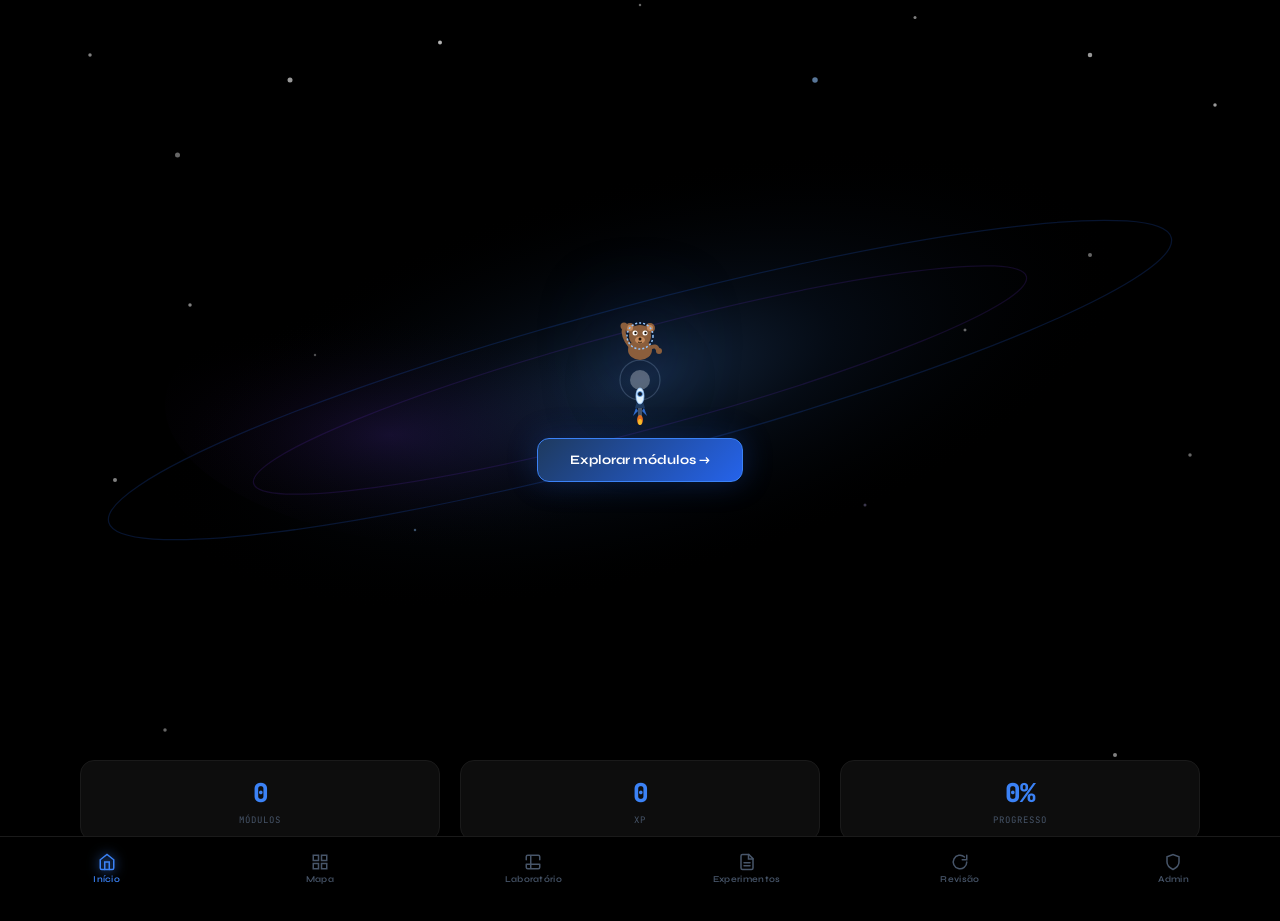
==== commit 70f00320: "Update print statement from 'Hello' to 'Goodbye'" ====
--- a/index.html
+++ b/index.html
@@ -8,151 +8,161 @@
 <link rel="stylesheet" href="style.css">
 </head>
 <body>
-
 <!-- HOME -->
 <div class="page active" id="page-home">
-  <div class="home-hero">
-    <div style="position:absolute;inset:0;z-index:0;pointer-events:none">
-      <svg width="100%" height="100%" viewBox="0 0 480 420" preserveAspectRatio="xMidYMid slice" xmlns="http://www.w3.org/2000/svg">
-        <defs>
-          <radialGradient id="gal" cx="50%" cy="50%" r="50%"><stop offset="0%" stop-color="#1e3a5f" stop-opacity=".7"/><stop offset="40%" stop-color="#0a1628" stop-opacity=".5"/><stop offset="100%" stop-color="#000" stop-opacity="0"/></radialGradient>
-          <radialGradient id="gal2" cx="30%" cy="60%" r="40%"><stop offset="0%" stop-color="#7c3aed" stop-opacity=".15"/><stop offset="100%" stop-color="#000" stop-opacity="0"/></radialGradient>
-        </defs>
-        <circle cx="40" cy="30" r="1" fill="white" opacity=".8"/><circle cx="80" cy="15" r=".7" fill="white" opacity=".6"/><circle cx="130" cy="45" r="1.2" fill="white" opacity=".9"/><circle cx="200" cy="10" r=".8" fill="white" opacity=".7"/><circle cx="260" cy="35" r="1" fill="white" opacity=".8"/><circle cx="320" cy="20" r=".6" fill="white" opacity=".5"/><circle cx="380" cy="40" r="1.1" fill="white" opacity=".7"/><circle cx="440" cy="12" r=".8" fill="white" opacity=".6"/><circle cx="460" cy="55" r="1" fill="white" opacity=".8"/><circle cx="20" cy="80" r=".7" fill="white" opacity=".5"/><circle cx="100" cy="90" r="1" fill="white" opacity=".6"/><circle cx="160" cy="75" r=".8" fill="white" opacity=".7"/><circle cx="420" cy="80" r=".9" fill="white" opacity=".6"/><circle cx="350" cy="65" r=".6" fill="white" opacity=".5"/><circle cx="55" cy="120" r="1" fill="white" opacity=".4"/><circle cx="470" cy="100" r=".7" fill="white" opacity=".6"/><circle cx="240" cy="60" r=".5" fill="white" opacity=".4"/><circle cx="310" cy="90" r="1.1" fill="#93c5fd" opacity=".6"/><circle cx="170" cy="20" r=".9" fill="#c4b5fd" opacity=".5"/><circle cx="400" cy="30" r=".7" fill="#fde68a" opacity=".5"/>
-        <ellipse cx="240" cy="210" rx="200" ry="80" fill="url(#gal)" style="transform-origin:240px 210px;transform:rotate(-15deg)"/>
-        <ellipse cx="200" cy="220" rx="150" ry="60" fill="url(#gal2)"/>
-        <ellipse cx="240" cy="210" rx="220" ry="30" fill="none" stroke="#2563eb" stroke-width=".5" opacity=".2" style="transform-origin:240px 210px;transform:rotate(-15deg)"/>
-        <ellipse cx="240" cy="210" rx="160" ry="20" fill="none" stroke="#7c3aed" stroke-width=".5" opacity=".15" style="transform-origin:240px 210px;transform:rotate(-15deg)"/>
-        <circle cx="240" cy="210" r="30" fill="radial-gradient(circle,#fff,transparent)" opacity=".05"/>
-        <circle cx="240" cy="210" r="4" fill="#fff" opacity=".3"/>
-        <circle cx="240" cy="210" r="8" fill="none" stroke="#bfdbfe" stroke-width=".5" opacity=".2"/>
-        <circle cx="60" cy="180" r=".7" fill="white" opacity=".5"/><circle cx="420" cy="160" r=".8" fill="white" opacity=".4"/><circle cx="110" cy="200" r=".5" fill="white" opacity=".3"/><circle cx="370" cy="190" r=".6" fill="white" opacity=".4"/><circle cx="30" cy="250" r=".8" fill="white" opacity=".5"/><circle cx="460" cy="240" r=".7" fill="white" opacity=".4"/><circle cx="150" cy="270" r=".5" fill="#93c5fd" opacity=".4"/><circle cx="330" cy="260" r=".6" fill="#c4b5fd" opacity=".3"/>
-        <circle cx="50" cy="350" r=".7" fill="white" opacity=".4"/><circle cx="430" cy="360" r=".8" fill="white" opacity=".5"/><circle cx="200" cy="380" r=".5" fill="white" opacity=".3"/><circle cx="300" cy="370" r=".6" fill="white" opacity=".4"/>
-      </svg>
-    </div>
-    <div class="home-bear" style="position:relative;z-index:1;margin-bottom:10px">
-      <svg width="100" height="150" viewBox="0 0 80 150" fill="none" xmlns="http://www.w3.org/2000/svg">
-        <path d="M38 145 L42 145 L42 120 L38 120 Z" fill="#475569"/>
-        <path d="M35 130 L38 120 L42 120 L45 130 Z" fill="#1e3a5f"/>
-        <ellipse cx="40" cy="118" rx="4" ry="8" fill="#e0f2fe" stroke="#93c5fd" stroke-width=".8"/>
-        <path d="M36 130 L33 138 L38 133 Z" fill="#3b82f6" opacity=".8"/>
-        <path d="M44 130 L47 138 L42 133 Z" fill="#3b82f6" opacity=".8"/>
-        <ellipse cx="40" cy="142" rx="3" ry="5" fill="#f97316" opacity=".9"/>
-        <ellipse cx="40" cy="144" rx="2" ry="3" fill="#fbbf24"/>
-        <circle cx="40" cy="116" r="2.5" fill="#0d1a2e" stroke="#60a5fa" stroke-width=".8"/>
-        <ellipse cx="40" cy="72" rx="12" ry="10" fill="#8B5E3C"/>
-        <circle cx="40" cy="58" r="11" fill="#8B5E3C"/>
-        <circle cx="30" cy="50" r="5" fill="#8B5E3C"/><circle cx="50" cy="50" r="5" fill="#8B5E3C"/>
-        <circle cx="30" cy="50" r="3" fill="#c48a5c"/><circle cx="50" cy="50" r="3" fill="#c48a5c"/>
-        <ellipse cx="40" cy="62" rx="5" ry="3.5" fill="#c48a5c"/>
-        <circle cx="35" cy="55" r="2.5" fill="#fff"/><circle cx="45" cy="55" r="2.5" fill="#fff"/>
-        <circle cx="35.5" cy="55" r="1.2" fill="#1e1208"/><circle cx="45.5" cy="55" r="1.2" fill="#1e1208"/>
-        <circle cx="40" cy="61" r="1.5" fill="#1e1208"/>
-        <path d="M38 64 Q40 66 42 64" stroke="#1e1208" stroke-width=".8" fill="none"/>
-        <path d="M30 68 Q22 58 24 50" stroke="#8B5E3C" stroke-width="4" stroke-linecap="round" fill="none"/>
-        <circle cx="24" cy="48" r="3.5" fill="#8B5E3C"/>
-        <path d="M50 70 Q56 66 58 72" stroke="#8B5E3C" stroke-width="4" stroke-linecap="round" fill="none"/>
-        <circle cx="59" cy="73" r="3" fill="#8B5E3C"/>
-        <circle cx="40" cy="58" r="13" fill="none" stroke="#93c5fd" stroke-width="1.5" stroke-dasharray="2 2"/>
-      </svg>
-    </div>
-    <div style="position:relative;z-index:1">
-      <button class="home-btn" onclick="explorarModulos()">Explorar módulos →</button>
-    </div>
-  </div>
-  <div class="home-stats" style="position:relative;z-index:1">
-    <div class="stat-card"><div class="stat-n" id="hs-mod">0</div><div class="stat-l">módulos</div></div>
-    <div class="stat-card"><div class="stat-n" id="hs-xp">0</div><div class="stat-l">XP</div></div>
-    <div class="stat-card"><div class="stat-n" id="hs-prog">0%</div><div class="stat-l">progresso</div></div>
-  </div>
+<div class="home-hero">
+<div style="position:absolute;inset:0;z-index:0;pointer-events:none">
+<svg width="100%" height="100%" viewBox="0 0 480 420" preserveAspectRatio="xMidYMid slice" xmlns="http://www.w3.org/2000/svg">
+<defs>
+<radialGradient id="gal" cx="50%" cy="50%" r="50%"><stop offset="0%" stop-color="#1e3a5f" stop-opacity=".7"/><stop offset="40%" stop-color="#0a1628" stop-opacity=".5"/><stop offset="100%" stop-color="#000" stop-opacity="0"/></radialGradient>
+<radialGradient id="gal2" cx="30%" cy="60%" r="40%"><stop offset="0%" stop-color="#7c3aed" stop-opacity=".15"/><stop offset="100%" stop-color="#000" stop-opacity="0"/></radialGradient>
+</defs>
+<circle cx="40" cy="30" r="1" fill="white" opacity=".8"/><circle cx="80" cy="15" r=".7" fill="white" opacity=".6"/><circle cx="130" cy="45" r="1.2" fill="white" opacity=".9"/><circle cx="200" cy="10" r=".8" fill="white" opacity=".7"/><circle cx="260" cy="35" r="1" fill="white" opacity=".8"/><circle cx="320" cy="20" r=".6" fill="white" opacity=".5"/><circle cx="380" cy="40" r="1.1" fill="white" opacity=".7"/><circle cx="440" cy="12" r=".8" fill="white" opacity=".6"/><circle cx="460" cy="55" r="1" fill="white" opacity=".8"/><circle cx="20" cy="80" r=".7" fill="white" opacity=".5"/><circle cx="100" cy="90" r="1" fill="white" opacity=".6"/><circle cx="160" cy="75" r=".8" fill="white" opacity=".7"/><circle cx="420" cy="80" r=".9" fill="white" opacity=".6"/><circle cx="350" cy="65" r=".6" fill="white" opacity=".5"/><circle cx="55" cy="120" r="1" fill="white" opacity=".4"/><circle cx="470" cy="100" r=".7" fill="white" opacity=".6"/><circle cx="240" cy="60" r=".5" fill="white" opacity=".4"/><circle cx="310" cy="90" r="1.1" fill="#93c5fd" opacity=".6"/><circle cx="170" cy="20" r=".9" fill="#c4b5fd" opacity=".5"/><circle cx="400" cy="30" r=".7" fill="#fde68a" opacity=".5"/>
+<ellipse cx="240" cy="210" rx="200" ry="80" fill="url(#gal)" style="transform-origin:240px 210px;transform:rotate(-15deg)"/>
+<ellipse cx="200" cy="220" rx="150" ry="60" fill="url(#gal2)"/>
+<ellipse cx="240" cy="210" rx="220" ry="30" fill="none" stroke="#2563eb" stroke-width=".5" opacity=".2" style="transform-origin:240px 210px;transform:rotate(-15deg)"/>
+<ellipse cx="240" cy="210" rx="160" ry="20" fill="none" stroke="#7c3aed" stroke-width=".5" opacity=".15" style="transform-origin:240px 210px;transform:rotate(-15deg)"/>
+<circle cx="240" cy="210" r="30" fill="radial-gradient(circle,#fff,transparent)" opacity=".05"/>
+<circle cx="240" cy="210" r="4" fill="#fff" opacity=".3"/>
+<circle cx="240" cy="210" r="8" fill="none" stroke="#bfdbfe" stroke-width=".5" opacity=".2"/>
+<circle cx="60" cy="180" r=".7" fill="white" opacity=".5"/><circle cx="420" cy="160" r=".8" fill="white" opacity=".4"/><circle cx="110" cy="200" r=".5" fill="white" opacity=".3"/><circle cx="370" cy="190" r=".6" fill="white" opacity=".4"/><circle cx="30" cy="250" r=".8" fill="white" opacity=".5"/><circle cx="460" cy="240" r=".7" fill="white" opacity=".4"/><circle cx="150" cy="270" r=".5" fill="#93c5fd" opacity=".4"/><circle cx="330" cy="260" r=".6" fill="#c4b5fd" opacity=".3"/>
+<circle cx="50" cy="350" r=".7" fill="white" opacity=".4"/><circle cx="430" cy="360" r=".8" fill="white" opacity=".5"/><circle cx="200" cy="380" r=".5" fill="white" opacity=".3"/><circle cx="300" cy="370" r=".6" fill="white" opacity=".4"/>
+</svg>
+</div>
+<div class="home-bear" style="position:relative;z-index:1;margin-bottom:10px">
+<svg width="100" height="150" viewBox="0 0 80 150" fill="none" xmlns="http://www.w3.org/2000/svg">
+<path d="M38 145 L42 145 L42 120 L38 120 Z" fill="#475569"/>
+<path d="M35 130 L38 120 L42 120 L45 130 Z" fill="#1e3a5f"/>
+<ellipse cx="40" cy="118" rx="4" ry="8" fill="#e0f2fe" stroke="#93c5fd" stroke-width=".8"/>
+<path d="M36 130 L33 138 L38 133 Z" fill="#3b82f6" opacity=".8"/>
+<path d="M44 130 L47 138 L42 133 Z" fill="#3b82f6" opacity=".8"/>
+<ellipse cx="40" cy="142" rx="3" ry="5" fill="#f97316" opacity=".9"/>
+<ellipse cx="40" cy="144" rx="2" ry="3" fill="#fbbf24"/>
+<circle cx="40" cy="116" r="2.5" fill="#0d1a2e" stroke="#60a5fa" stroke-width=".8"/>
+<ellipse cx="40" cy="72" rx="12" ry="10" fill="#8B5E3C"/>
+<circle cx="40" cy="58" r="11" fill="#8B5E3C"/>
+<circle cx="30" cy="50" r="5" fill="#8B5E3C"/><circle cx="50" cy="50" r="5" fill="#8B5E3C"/>
+<circle cx="30" cy="50" r="3" fill="#c48a5c"/><circle cx="50" cy="50" r="3" fill="#c48a5c"/>
+<ellipse cx="40" cy="62" rx="5" ry="3.5" fill="#c48a5c"/>
+<circle cx="35" cy="55" r="2.5" fill="#fff"/><circle cx="45" cy="55" r="2.5" fill="#fff"/>
+<circle cx="35.5" cy="55" r="1.2" fill="#1e1208"/><circle cx="45.5" cy="55" r="1.2" fill="#1e1208"/>
+<circle cx="40" cy="61" r="1.5" fill="#1e1208"/>
+<path d="M38 64 Q40 66 42 64" stroke="#1e1208" stroke-width=".8" fill="none"/>
+<path d="M30 68 Q22 58 24 50" stroke="#8B5E3C" stroke-width="4" stroke-linecap="round" fill="none"/>
+<circle cx="24" cy="48" r="3.5" fill="#8B5E3C"/>
+<path d="M50 70 Q56 66 58 72" stroke="#8B5E3C" stroke-width="4" stroke-linecap="round" fill="none"/>
+<circle cx="59" cy="73" r="3" fill="#8B5E3C"/>
+<circle cx="40" cy="58" r="13" fill="none" stroke="#93c5fd" stroke-width="1.5" stroke-dasharray="2 2"/>
+</svg>
+</div>
+<div style="position:relative;z-index:1">
+<button class="home-btn" onclick="explorarModulos()">Explorar módulos →</button>
+</div>
+</div>
+<div class="home-stats" style="position:relative;z-index:1">
+<div class="stat-card"><div class="stat-n" id="hs-mod">0</div><div class="stat-l">módulos</div></div>
+<div class="stat-card"><div class="stat-n" id="hs-xp">0</div><div class="stat-l">XP</div></div>
+<div class="stat-card"><div class="stat-n" id="hs-prog">0%</div><div class="stat-l">progresso</div></div>
+</div>
 </div>
 
 <!-- MAPA -->
 <div class="page" id="page-mapa">
-  <div class="page-header"><div><h1>Mapa</h1><p id="lvl-text">Nível 1 — Iniciante</p></div><div class="xp-badge"><div class="star"></div><span id="xp-val">0 XP</span></div></div>
-  <div class="prog-wrap"><div class="prog-meta"><span>Progresso</span><span id="prog-num">0 / 12</span></div><div class="prog-track"><div class="prog-fill" id="prog-fill" style="width:0%"></div></div></div>
-  <div class="map-wrap">
-    <div class="bear-wrap"><div class="bear-float" id="map-bear"><svg width="64" height="82" viewBox="0 0 68 88" fill="none"><circle cx="14" cy="16" r="9" fill="#8B5E3C"/><circle cx="14" cy="16" r="5.5" fill="#c48a5c"/><circle cx="54" cy="16" r="9" fill="#8B5E3C"/><circle cx="54" cy="16" r="5.5" fill="#c48a5c"/><ellipse cx="34" cy="26" rx="20" ry="19" fill="#a0693a"/><ellipse cx="34" cy="30" rx="13" ry="11" fill="#c48a5c"/><circle cx="27" cy="22" r="4" fill="#fff"/><circle cx="41" cy="22" r="4" fill="#fff"/><circle cx="28" cy="22" r="2.2" fill="#1e1208"/><circle cx="42" cy="22" r="2.2" fill="#1e1208"/><circle cx="28.8" cy="21.2" r=".7" fill="white"/><circle cx="42.8" cy="21.2" r=".7" fill="white"/><ellipse cx="34" cy="30" rx="4.5" ry="3" fill="#4a2810"/><path d="M29 34 Q34 39 39 34" stroke="#4a2810" stroke-width="1.5" stroke-linecap="round" fill="none"/><circle cx="23" cy="29" r="4" fill="#e07070" opacity=".35"/><circle cx="45" cy="29" r="4" fill="#e07070" opacity=".35"/><rect x="10" y="43" width="48" height="38" rx="9" fill="white"/><rect x="14" y="55" width="13" height="11" rx="4" fill="#dbeafe" stroke="#93c5fd" stroke-width=".8"/><rect x="28" y="39" width="12" height="7" rx="3" fill="#a0693a"/><path d="M58 50 Q66 44 62 36" stroke="#a0693a" stroke-width="6" stroke-linecap="round" fill="none"/><circle cx="61" cy="34" r="5" fill="#c48a5c"/><path d="M56 18 L56 30 L50 38 L64 38 L58 30 L58 18 Z" fill="#dbeafe" stroke="#3b82f6" stroke-width="1.2"/><rect x="55" y="14" width="4.5" height="6" rx="1.5" fill="#93c5fd" stroke="#3b82f6" stroke-width="1"/><path d="M52 34 L51 38 L63 38 L62 34 Z" fill="#3b82f6" opacity=".7"/><path d="M10 50 Q4 56 6 64" stroke="#a0693a" stroke-width="6" stroke-linecap="round" fill="none"/><circle cx="7" cy="66" r="5" fill="#c48a5c"/><rect x="18" y="78" width="11" height="14" rx="5" fill="#2563eb"/><rect x="39" y="78" width="11" height="14" rx="5" fill="#2563eb"/><ellipse cx="23" cy="91" rx="8" ry="4" fill="#0f172a"/><ellipse cx="45" cy="91" rx="8" ry="4" fill="#0f172a"/></svg></div><div class="bear-bubble" id="bear-bubble">Clique no próximo módulo! 🧪</div></div>
-    <div class="section-sep"><div class="sep-dot" style="background:#3b82f6"></div>Química Geral</div><div class="tiles-grid" id="tg"></div>
-    <div class="section-sep"><div class="sep-dot" style="background:#60a5fa"></div>Química Orgânica</div><div class="tiles-grid" id="to"></div>
-    <div class="section-sep"><div class="sep-dot" style="background:#93c5fd"></div>Físico-Química</div><div class="tiles-grid" id="tf"></div>
-  </div>
+<div class="page-header"><div><h1>Mapa</h1><p id="lvl-text">Nível 1 — Iniciante</p></div><div class="xp-badge"><div class="star"></div><span id="xp-val">0 XP</span></div></div>
+<div class="prog-wrap"><div class="prog-meta"><span>Progresso</span><span id="prog-num">0 / 12</span></div><div class="prog-track"><div class="prog-fill" id="prog-fill" style="width:0%"></div></div></div>
+<div class="map-wrap">
+<div class="bear-wrap"><div class="bear-float" id="map-bear"><svg width="64" height="82" viewBox="0 0 68 88" fill="none"><circle cx="14" cy="16" r="9" fill="#8B5E3C"/><circle cx="14" cy="16" r="5.5" fill="#c48a5c"/><circle cx="54" cy="16" r="9" fill="#8B5E3C"/><circle cx="54" cy="16" r="5.5" fill="#c48a5c"/><ellipse cx="34" cy="26" rx="20" ry="19" fill="#a0693a"/><ellipse cx="34" cy="30" rx="13" ry="11" fill="#c48a5c"/><circle cx="27" cy="22" r="4" fill="#fff"/><circle cx="41" cy="22" r="4" fill="#fff"/><circle cx="28" cy="22" r="2.2" fill="#1e1208"/><circle cx="42" cy="22" r="2.2" fill="#1e1208"/><circle cx="28.8" cy="21.2" r=".7" fill="white"/><circle cx="42.8" cy="21.2" r=".7" fill="white"/><ellipse cx="34" cy="30" rx="4.5" ry="3" fill="#4a2810"/><path d="M29 34 Q34 39 39 34" stroke="#4a2810" stroke-width="1.5" stroke-linecap="round" fill="none"/><circle cx="23" cy="29" r="4" fill="#e07070" opacity=".35"/><circle cx="45" cy="29" r="4" fill="#e07070" opacity=".35"/><rect x="10" y="43" width="48" height="38" rx="9" fill="white"/><rect x="14" y="55" width="13" height="11" rx="4" fill="#dbeafe" stroke="#93c5fd" stroke-width=".8"/><rect x="28" y="39" width="12" height="7" rx="3" fill="#a0693a"/><path d="M58 50 Q66 44 62 36" stroke="#a0693a" stroke-width="6" stroke-linecap="round" fill="none"/><circle cx="61" cy="34" r="5" fill="#c48a5c"/><path d="M56 18 L56 30 L50 38 L64 38 L58 30 L58 18 Z" fill="#dbeafe" stroke="#3b82f6" stroke-width="1.2"/><rect x="55" y="14" width="4.5" height="6" rx="1.5" fill="#93c5fd" stroke="#3b82f6" stroke-width="1"/><path d="M52 34 L51 38 L63 38 L62 34 Z" fill="#3b82f6" opacity=".7"/><path d="M10 50 Q4 56 6 64" stroke="#a0693a" stroke-width="6" stroke-linecap="round" fill="none"/><circle cx="7" cy="66" r="5" fill="#c48a5c"/><rect x="18" y="78" width="11" height="14" rx="5" fill="#2563eb"/><rect x="39" y="78" width="11" height="14" rx="5" fill="#2563eb"/><ellipse cx="23" cy="91" rx="8" ry="4" fill="#0f172a"/><ellipse cx="45" cy="91" rx="8" ry="4" fill="#0f172a"/></svg></div><div class="bear-bubble" id="bear-bubble">Clique no próximo módulo! 🧪</div></div>
+<div class="section-sep"><div class="sep-dot" style="background:#3b82f6"></div>Química Geral</div><div class="tiles-grid" id="tg"></div>
+<div class="section-sep"><div class="sep-dot" style="background:#60a5fa"></div>Química Orgânica</div><div class="tiles-grid" id="to"></div>
+<div class="section-sep"><div class="sep-dot" style="background:#93c5fd"></div>Físico-Química</div><div class="tiles-grid" id="tf"></div>
+</div>
 </div>
 
 <!-- MÓDULO -->
 <div class="page" id="page-modulo">
-  <div class="module-hero"><button class="back-btn" onclick="goPage('page-mapa')">← voltar ao mapa</button><h2 id="mod-title">Módulo</h2><p id="mod-sub">área</p></div>
-  <div class="module-page">
-    <div id="mod-did-view">
-      <div id="tab-did-content"></div>
-      <button class="btn-main" id="btn-go-quest" onclick="goToQuest()" style="margin-bottom:20px">✏️ Ir para as questões →</button>
-    </div>
-    <div id="mod-quest-view" style="display:none">
-      <div id="tab-quest-content"></div>
-    </div>
-  </div>
+<div class="module-hero"><button class="back-btn" onclick="goPage('page-mapa')">← voltar ao mapa</button><h2 id="mod-title">Módulo</h2><p id="mod-sub">área</p></div>
+<div class="module-page">
+<div id="mod-did-view">
+<div id="tab-did-content"></div>
+<button class="btn-main" id="btn-go-quest" onclick="goToQuest()" style="margin-bottom:20px">✏️ Ir para as questões →</button>
+</div>
+<div id="mod-quest-view" style="display:none">
+<div id="tab-quest-content"></div>
+</div>
+</div>
 </div>
 
 <!-- LABORATÓRIO -->
 <div class="page" id="page-lab">
-  <div class="page-header"><div><h1>Laboratório</h1><p>tabela periódica interativa</p></div></div>
-  <div class="lab-wrap">
-    <div class="el-legend" id="el-legend"></div>
-    <div id="el-detail" class="el-detail-panel"></div>
-    <div class="periodic-scroll"><div class="periodic-grid" id="periodic-grid"></div></div>
-  </div>
+<div class="page-header"><div><h1>Laboratório</h1><p>tabela periódica interativa</p></div></div>
+<div class="lab-wrap">
+<div class="el-legend" id="el-legend"></div>
+<div id="el-detail" class="el-detail-panel"></div>
+<div class="periodic-scroll"><div class="periodic-grid" id="periodic-grid"></div></div>
+</div>
 </div>
 
 <!-- EXPERIMENTOS -->
 <div class="page" id="page-exp">
-  <div class="page-header"><div><h1>Experimentos</h1><p>explore os elementos</p></div></div>
-  <div class="exp-wrap">
-    <div class="exp-chat" id="exp-chat"></div>
-    <div class="exp-options" id="exp-options-wrap"></div>
-    <div class="exp-input-row" id="exp-input-row" style="display:none"><input class="exp-input" id="exp-input" placeholder="Símbolo ou nome (ex: Na, Sódio)..." maxlength="40"/><button class="exp-send" onclick="expSubmit()">Buscar</button></div>
-  </div>
+<div class="page-header"><div><h1>Experimentos</h1><p>explore os elementos</p></div></div>
+<div class="exp-wrap">
+<div class="exp-chat" id="exp-chat"></div>
+<div class="exp-options" id="exp-options-wrap"></div>
+<div class="exp-input-row" id="exp-input-row" style="display:none"><input class="exp-input" id="exp-input" placeholder="Símbolo ou nome (ex: Na, Sódio)..." maxlength="40"/><button class="exp-send" onclick="expSubmit()">Buscar</button></div>
+</div>
+</div>
+
+<!-- REVISÃO -->
+<div class="page" id="page-revisao">
+<div class="page-header"><div><h1>Revisão</h1><p>questões que você errou voltam aqui</p></div></div>
+<div class="module-page">
+<div id="revisao-content"></div>
+</div>
 </div>
 
 <!-- ADMIN -->
 <div class="page" id="page-admin">
-  <div class="page-header"><div><h1>Admin</h1><p>painel do professor</p></div><button onclick="adminLogout()" style="background:var(--bg3);border:1px solid var(--border2);border-radius:8px;padding:7px 12px;color:var(--muted2);font-size:11px;cursor:pointer;font-family:var(--mono);margin-top:8px;flex-shrink:0">Sair</button></div>
-  <div class="admin-wrap">
-    <div class="admin-section"><div class="admin-title">Progresso dos módulos</div><div id="admin-modules"></div></div>
-    <div class="admin-section">
-      <div class="admin-title">🤖 Mini IA nos Experimentos</div>
-      <p style="font-size:11px;color:var(--muted2);font-family:var(--mono);margin-bottom:12px;line-height:1.7">Cole sua chave da API Anthropic aqui. Ela fica salva só neste dispositivo e ativa o ursinho com IA real nos Experimentos.</p>
-      <div style="display:flex;gap:8px;margin-bottom:8px">
-        <input id="api-key-input" type="password" placeholder="sk-ant-..." style="flex:1;background:var(--bg2);border:1px solid var(--border2);border-radius:10px;padding:10px 12px;color:var(--text);font-size:12px;font-family:var(--mono);outline:none" oninput="document.getElementById('api-key-input').style.borderColor='var(--border2)'"/>
-        <button onclick="saveApiKey()" style="padding:10px 16px;background:linear-gradient(135deg,#1e3a5f,var(--accent));border:none;border-radius:10px;color:#fff;font-size:12px;cursor:pointer;font-family:var(--sans);font-weight:600;white-space:nowrap">Salvar</button>
-      </div>
-      <div id="api-key-status" style="font-size:11px;font-family:var(--mono);color:var(--muted2)"></div>
-      <button onclick="removeApiKey()" style="margin-top:8px;background:none;border:1px solid #450a0a;border-radius:8px;padding:6px 12px;color:#fca5a5;font-size:11px;cursor:pointer;font-family:var(--mono)">🗑 Remover chave</button>
-    </div>
-    <div class="admin-section"><div class="admin-title">Ações</div><button class="admin-btn" onclick="adminUnlockAll()">🔓 Desbloquear todos os módulos</button><button class="admin-btn danger" onclick="toggleResetList()">🔄 Resetar módulo específico</button><div id="reset-list" style="display:none;flex-direction:column;gap:6px;margin-top:6px"></div><button class="admin-btn danger" id="btn-reset-all" onclick="adminResetAll()" style="margin-top:2px">🗑 Apagar tudo e começar do zero</button></div>
-  </div>
+<div class="page-header"><div><h1>Admin</h1><p>painel do professor</p></div><button onclick="adminLogout()" style="background:var(--bg3);border:1px solid var(--border2);border-radius:8px;padding:7px 12px;color:var(--muted2);font-size:11px;cursor:pointer;font-family:var(--mono);margin-top:8px;flex-shrink:0">Sair</button></div>
+<div class="admin-wrap">
+<div class="admin-section"><div class="admin-title">Progresso dos módulos</div><div id="admin-modules"></div></div>
+<div class="admin-section">
+<div class="admin-title">🤖 Mini IA nos Experimentos</div>
+<p style="font-size:11px;color:var(--muted2);font-family:var(--mono);margin-bottom:12px;line-height:1.7">Cole sua chave da API Anthropic aqui. Ela fica salva só neste dispositivo e ativa o ursinho com IA real nos Experimentos.</p>
+<div style="display:flex;gap:8px;margin-bottom:8px">
+<input id="api-key-input" type="password" placeholder="sk-ant-..." style="flex:1;background:var(--bg2);border:1px solid var(--border2);border-radius:10px;padding:10px 12px;color:var(--text);font-size:12px;font-family:var(--mono);outline:none" oninput="document.getElementById('api-key-input').style.borderColor='var(--border2)'"/>
+<button onclick="saveApiKey()" style="padding:10px 16px;background:linear-gradient(135deg,#1e3a5f,var(--accent));border:none;border-radius:10px;color:#fff;font-size:12px;cursor:pointer;font-family:var(--sans);font-weight:600;white-space:nowrap">Salvar</button>
+</div>
+<div id="api-key-status" style="font-size:11px;font-family:var(--mono);color:var(--muted2)"></div>
+<button onclick="removeApiKey()" style="margin-top:8px;background:none;border:1px solid #450a0a;border-radius:8px;padding:6px 12px;color:#fca5a5;font-size:11px;cursor:pointer;font-family:var(--mono)">🗑 Remover chave</button>
+</div>
+<div class="admin-section"><div class="admin-title">Ações</div><button class="admin-btn" onclick="adminUnlockAll()">🔓 Desbloquear todos os módulos</button><button class="admin-btn danger" onclick="toggleResetList()">🔄 Resetar módulo específico</button><div id="reset-list" style="display:none;flex-direction:column;gap:6px;margin-top:6px"></div><button class="admin-btn danger" id="btn-reset-all" onclick="adminResetAll()" style="margin-top:2px">🗑 Apagar tudo e começar do zero</button></div>
+</div>
 </div>
 
 <!-- OVERLAY ADMIN -->
 <div class="overlay" id="overlay-admin">
-  <div class="overlay-box">
-    <div class="overlay-title">🔐 Área Admin</div>
-    <div class="overlay-sub">Digite a senha para entrar</div>
-    <input class="overlay-input" id="admin-pw" type="password" placeholder="•••" maxlength="6" onkeydown="if(event.key==='Enter')checkAdmin()"/>
-    <div class="overlay-err" id="admin-err">Senha incorreta. Tente novamente.</div>
-    <div class="overlay-btns"><button class="btn-ghost" onclick="closeAdminOverlay()" style="flex:1;padding:11px">Cancelar</button><button class="btn-main" onclick="checkAdmin()" style="flex:1;padding:11px">Entrar</button></div>
-  </div>
+<div class="overlay-box">
+<div class="overlay-title">🔐 Área Admin</div>
+<div class="overlay-sub">Digite a senha para entrar</div>
+<input class="overlay-input" id="admin-pw" type="password" placeholder="•••" maxlength="6" onkeydown="if(event.key==='Enter')checkAdmin()"/>
+<div class="overlay-err" id="admin-err">Senha incorreta. Tente novamente.</div>
+<div class="overlay-btns"><button class="btn-ghost" onclick="closeAdminOverlay()" style="flex:1;padding:11px">Cancelar</button><button class="btn-main" onclick="checkAdmin()" style="flex:1;padding:11px">Entrar</button></div>
+</div>
 </div>
 
 <div class="toast" id="toast"></div>
 
 <nav class="bottom-nav">
-  <button class="nav-item active" id="nav-home" onclick="goPage('page-home')"><svg viewBox="0 0 24 24" fill="none" stroke="currentColor" stroke-width="2" stroke-linecap="round"><path d="M3 9l9-7 9 7v11a2 2 0 0 1-2 2H5a2 2 0 0 1-2-2z"/><polyline points="9,22 9,12 15,12 15,22"/></svg>Início</button>
-  <button class="nav-item" id="nav-mapa" onclick="goPage('page-mapa')"><svg viewBox="0 0 24 24" fill="none" stroke="currentColor" stroke-width="2" stroke-linecap="round"><rect x="3" y="3" width="7" height="7"/><rect x="14" y="3" width="7" height="7"/><rect x="14" y="14" width="7" height="7"/><rect x="3" y="14" width="7" height="7"/></svg>Mapa</button>
-  <button class="nav-item" id="nav-lab" onclick="goPage('page-lab')"><svg viewBox="0 0 24 24" fill="none" stroke="currentColor" stroke-width="2" stroke-linecap="round"><path d="M9 3H5a2 2 0 0 0-2 2v4m6-6h10a2 2 0 0 1 2 2v4M9 3v18m0 0h10a2 2 0 0 0 2-2v-4M9 21H5a2 2 0 0 1-2-2v-4m0 0h18"/></svg>Laboratório</button>
-  <button class="nav-item" id="nav-exp" onclick="goPage('page-exp')"><svg viewBox="0 0 24 24" fill="none" stroke="currentColor" stroke-width="2" stroke-linecap="round"><path d="M14.5 2H6a2 2 0 0 0-2 2v16a2 2 0 0 0 2 2h12a2 2 0 0 0 2-2V7.5L14.5 2z"/><polyline points="14 2 14 8 20 8"/><line x1="16" y1="13" x2="8" y2="13"/><line x1="16" y1="17" x2="8" y2="17"/></svg>Experimentos</button>
-  <button class="nav-item" id="nav-admin" onclick="openAdminOverlay()"><svg viewBox="0 0 24 24" fill="none" stroke="currentColor" stroke-width="2" stroke-linecap="round"><path d="M12 22s8-4 8-10V5l-8-3-8 3v7c0 6 8 10 8 10z"/></svg>Admin</button>
+<button class="nav-item active" id="nav-home" onclick="goPage('page-home')"><svg viewBox="0 0 24 24" fill="none" stroke="currentColor" stroke-width="2" stroke-linecap="round"><path d="M3 9l9-7 9 7v11a2 2 0 0 1-2 2H5a2 2 0 0 1-2-2z"/><polyline points="9,22 9,12 15,12 15,22"/></svg>Início</button>
+<button class="nav-item" id="nav-mapa" onclick="goPage('page-mapa')"><svg viewBox="0 0 24 24" fill="none" stroke="currentColor" stroke-width="2" stroke-linecap="round"><rect x="3" y="3" width="7" height="7"/><rect x="14" y="3" width="7" height="7"/><rect x="14" y="14" width="7" height="7"/><rect x="3" y="14" width="7" height="7"/></svg>Mapa</button>
+<button class="nav-item" id="nav-lab" onclick="goPage('page-lab')"><svg viewBox="0 0 24 24" fill="none" stroke="currentColor" stroke-width="2" stroke-linecap="round"><path d="M9 3H5a2 2 0 0 0-2 2v4m6-6h10a2 2 0 0 1 2 2v4M9 3v18m0 0h10a2 2 0 0 0 2-2v-4M9 21H5a2 2 0 0 1-2-2v-4m0 0h18"/></svg>Laboratório</button>
+<button class="nav-item" id="nav-exp" onclick="goPage('page-exp')"><svg viewBox="0 0 24 24" fill="none" stroke="currentColor" stroke-width="2" stroke-linecap="round"><path d="M14.5 2H6a2 2 0 0 0-2 2v16a2 2 0 0 0 2 2h12a2 2 0 0 0 2-2V7.5L14.5 2z"/><polyline points="14 2 14 8 20 8"/><line x1="16" y1="13" x2="8" y2="13"/><line x1="16" y1="17" x2="8" y2="17"/></svg>Experimentos</button>
+<button class="nav-item" id="nav-revisao" onclick="goPage('page-revisao')"><svg viewBox="0 0 24 24" fill="none" stroke="currentColor" stroke-width="2" stroke-linecap="round"><path d="M21 12a9 9 0 1 1-3-6.7"/><polyline points="21 3 21 9 15 9"/></svg>Revisão</button>
+<button class="nav-item" id="nav-admin" onclick="openAdminOverlay()"><svg viewBox="0 0 24 24" fill="none" stroke="currentColor" stroke-width="2" stroke-linecap="round"><path d="M12 22s8-4 8-10V5l-8-3-8 3v7c0 6 8 10 8 10z"/></svg>Admin</button>
 </nav>
 
+<script src="dados-elementos.js"></script>
+<script src="modulos-conteudo.js"></script>
 <script src="script.js"></script>
 </body>
 </html>
--- a/style.css
+++ b/style.css
@@ -1,1399 +1,92 @@
-/* ═══════════════════════════════════════════════════════════════════════════
-   LABQ — ESTILOS GLOBAIS
-   Organizado por seções para facilitar a manutenção
-   ═══════════════════════════════════════════════════════════════════════════ */
-
-/* ──────────────────────────────────────────────────────────────────────────
-   1. VARIÁVEIS E RESET
-   ────────────────────────────────────────────────────────────────────────── */
-:root {
-  --bg: #000;
-  --bg2: #080808;
-  --bg3: #0a0a0a;
-  --card: #0d0d0d;
-  --border: #1a1a1a;
-  --border2: #252525;
-  --accent: #2563eb;
-  --al: #3b82f6;
-  --ag: rgba(37, 99, 235, .25);
-  --text: #f0f4ff;
-  --muted: #475569;
-  --muted2: #64748b;
-  --mono: 'JetBrains Mono', monospace;
-  --sans: 'Syne', sans-serif;
-  --green: #22c55e;
-  --red: #ef4444;
-  --amber: #f59e0b;
-  --purple: #a78bfa;
-}
-
-* {
-  box-sizing: border-box;
-  margin: 0;
-  padding: 0;
-}
-html {
-  scroll-behavior: smooth;
-}
-body {
-  background: var(--bg);
-  color: var(--text);
-  font-family: var(--sans);
-  min-height: 100vh;
-  overflow-x: hidden;
-}
-::-webkit-scrollbar {
-  width: 4px;
-}
-::-webkit-scrollbar-track {
-  background: var(--bg2);
-}
-::-webkit-scrollbar-thumb {
-  background: var(--border2);
-  border-radius: 99px;
-}
-
-/* ──────────────────────────────────────────────────────────────────────────
-   2. PÁGINAS E NAVEGAÇÃO PRINCIPAL
-   ────────────────────────────────────────────────────────────────────────── */
-.page {
-  display: none;
-  min-height: 100vh;
-  padding-bottom: 80px;
-}
-.page.active {
-  display: block;
-}
-
-.bottom-nav {
-  position: fixed;
-  bottom: 0;
-  left: 0;
-  right: 0;
-  z-index: 100;
-  background: rgba(0, 0, 0, .92);
-  backdrop-filter: blur(20px);
-  border-top: 1px solid var(--border);
-  display: flex;
-  height: 64px;
-}
-.nav-item {
-  flex: 1;
-  display: flex;
-  flex-direction: column;
-  align-items: center;
-  justify-content: center;
-  gap: 3px;
-  cursor: pointer;
-  transition: all .2s;
-  border: none;
-  background: none;
-  color: var(--muted);
-  font-family: var(--sans);
-  font-size: 9px;
-  font-weight: 600;
-  letter-spacing: .3px;
-  padding: 0 2px;
-}
-.nav-item svg {
-  width: 18px;
-  height: 18px;
-  transition: all .2s;
-}
-.nav-item.active {
-  color: var(--al);
-}
-.nav-item.active svg {
-  filter: drop-shadow(0 0 6px var(--al));
-}
-
-/* ──────────────────────────────────────────────────────────────────────────
-   3. CABEÇALHO DAS PÁGINAS
-   ────────────────────────────────────────────────────────────────────────── */
-.page-header {
-  padding: 48px 20px 20px;
-  display: flex;
-  align-items: flex-start;
-  justify-content: space-between;
-  max-width: 480px;
-  margin: 0 auto;
-}
-@media (min-width: 768px) {
-  .page-header {
-    max-width: 1200px;
-    padding: 48px 40px 20px;
-  }
-}
-.page-header h1 {
-  font-size: 26px;
-  font-weight: 800;
-  letter-spacing: -1px;
-  line-height: 1.1;
-}
-.page-header p {
-  font-size: 11px;
-  color: var(--muted2);
-  margin-top: 4px;
-  font-family: var(--mono);
-}
-
-.xp-badge {
-  display: flex;
-  align-items: center;
-  gap: 6px;
-  padding: 7px 13px;
-  border-radius: 99px;
-  background: linear-gradient(135deg, #1e3a5f, var(--accent));
-  font-size: 11px;
-  font-weight: 700;
-  color: #fff;
-  border: 1px solid var(--al);
-  font-family: var(--mono);
-  white-space: nowrap;
-  flex-shrink: 0;
-  box-shadow: 0 0 20px var(--ag);
-}
-.star {
-  width: 11px;
-  height: 11px;
-  background: #fbbf24;
-  flex-shrink: 0;
-  clip-path: polygon(50% 0%, 61% 35%, 98% 35%, 68% 57%, 79% 91%, 50% 70%, 21% 91%, 32% 57%, 2% 35%, 39% 35%);
-}
-
-/* ──────────────────────────────────────────────────────────────────────────
-   4. BARRA DE PROGRESSO
-   ────────────────────────────────────────────────────────────────────────── */
-.prog-wrap {
-  max-width: 480px;
-  margin: 0 auto;
-  padding: 0 20px 20px;
-}
-@media (min-width: 768px) {
-  .prog-wrap {
-    max-width: 1200px;
-    padding: 0 40px 20px;
-  }
-}
-.prog-meta {
-  display: flex;
-  justify-content: space-between;
-  font-size: 11px;
-  color: var(--muted2);
-  margin-bottom: 7px;
-  font-family: var(--mono);
-}
-.prog-meta span:last-child {
-  color: var(--al);
-}
-.prog-track {
-  height: 8px;
-  background: var(--bg3);
-  border-radius: 99px;
-  overflow: hidden;
-  border: 1px solid var(--border);
-}
-.prog-fill {
-  height: 100%;
-  border-radius: 99px;
-  background: linear-gradient(90deg, #1e40af, var(--al), #bfdbfe);
-  transition: width .8s cubic-bezier(.4, 0, .2, 1);
-}
-
-/* ──────────────────────────────────────────────────────────────────────────
-   5. SEPARADORES
-   ────────────────────────────────────────────────────────────────────────── */
-.section-sep {
-  display: flex;
-  align-items: center;
-  gap: 10px;
-  font-size: 9px;
-  font-weight: 700;
-  letter-spacing: 3px;
-  text-transform: uppercase;
-  color: var(--muted);
-  margin: 22px 0 10px;
-  font-family: var(--mono);
-}
-.section-sep::after {
-  content: '';
-  flex: 1;
-  height: 1px;
-  background: var(--border);
-}
-.sep-dot {
-  width: 7px;
-  height: 7px;
-  border-radius: 50%;
-  flex-shrink: 0;
-}
-
-/* ──────────────────────────────────────────────────────────────────────────
-   6. BOTÕES
-   ────────────────────────────────────────────────────────────────────────── */
-.btn-main {
-  width: 100%;
-  padding: 13px;
-  border-radius: 12px;
-  cursor: pointer;
-  border: 1px solid var(--accent);
-  background: linear-gradient(135deg, #1e3a5f, var(--accent));
-  color: #fff;
-  font-size: 13px;
-  font-weight: 700;
-  font-family: var(--sans);
-  transition: opacity .15s, transform .15s;
-  letter-spacing: .3px;
-  display: block;
-  text-align: center;
-}
-.btn-main:hover {
-  opacity: .9;
-  transform: translateY(-1px);
-}
-.btn-main:disabled {
-  opacity: .3;
-  cursor: not-allowed;
-  transform: none;
-}
-
-.btn-ghost {
-  width: 100%;
-  padding: 12px;
-  border-radius: 12px;
-  cursor: pointer;
-  border: 1px solid var(--border2);
-  background: var(--bg3);
-  color: var(--muted2);
-  font-size: 13px;
-  font-weight: 600;
-  font-family: var(--sans);
-  transition: all .15s;
-  display: block;
-  text-align: center;
-}
-.btn-ghost:hover {
-  color: var(--text);
-}
-.btn-ghost:disabled {
-  opacity: .25;
-  cursor: not-allowed;
-}
-
-/* ──────────────────────────────────────────────────────────────────────────
-   7. CARD (componente reutilizável)
-   ────────────────────────────────────────────────────────────────────────── */
-.card {
-  background: var(--card);
-  border: 1px solid var(--border);
-  border-radius: 16px;
-  padding: 20px;
-  margin-bottom: 14px;
-  overflow: hidden;
-}
-
-/* ──────────────────────────────────────────────────────────────────────────
-   8. HOME (página inicial)
-   ────────────────────────────────────────────────────────────────────────── */
-.home-hero {
-  min-height: calc(100vh - 140px);
-  display: flex;
-  flex-direction: column;
-  align-items: center;
-  justify-content: center;
-  padding: 20px;
-  max-width: 480px;
-  margin: 0 auto;
-  text-align: center;
-  position: relative;
-  overflow: hidden;
-}
-@media (min-width: 768px) {
-  .home-hero {
-    max-width: 1200px;
-    padding: 40px;
-  }
-}
-.home-bear {
-  display: flex;
-  justify-content: center;
-  margin-bottom: 18px;
-}
-.home-bear svg {
-  filter: drop-shadow(0 0 40px rgba(37, 99, 235, .5));
-}
-.home-sub {
-  font-size: 12px;
-  color: var(--muted2);
-  line-height: 1.8;
-  font-family: var(--mono);
-  margin-bottom: 24px;
-}
-.home-btn {
-  display: inline-block;
-  padding: 13px 32px;
-  border-radius: 12px;
-  background: linear-gradient(135deg, #1e3a5f, var(--accent));
-  color: #fff;
-  font-size: 13px;
-  font-weight: 700;
-  border: 1px solid var(--al);
-  cursor: pointer;
-  font-family: var(--sans);
-  box-shadow: 0 0 30px var(--ag);
-  transition: transform .15s;
-}
-.home-btn:hover {
-  transform: translateY(-2px);
-}
-
-.home-stats {
-  display: grid;
-  grid-template-columns: repeat(3, 1fr);
-  gap: 10px;
-  max-width: 480px;
-  margin: 0 auto;
-  padding: 0 20px;
-}
-@media (min-width: 768px) {
-  .home-stats {
-    max-width: 1200px;
-    padding: 0 40px;
-    gap: 20px;
-  }
-}
-.stat-card {
-  background: var(--card);
-  border: 1px solid var(--border);
-  border-radius: 14px;
-  padding: 14px 8px;
-  text-align: center;
-}
-.stat-n {
-  font-size: 26px;
-  font-weight: 800;
-  font-family: var(--mono);
-  letter-spacing: -1px;
-  color: var(--al);
-}
-.stat-l {
-  font-size: 9px;
-  color: var(--muted);
-  font-family: var(--mono);
-  margin-top: 4px;
-  letter-spacing: 1px;
-  text-transform: uppercase;
-}
-
-/* ──────────────────────────────────────────────────────────────────────────
-   9. MAPA (grade de módulos)
-   ────────────────────────────────────────────────────────────────────────── */
-.map-wrap {
-  max-width: 480px;
-  margin: 0 auto;
-  padding: 0 20px;
-}
-@media (min-width: 768px) {
-  .map-wrap {
-    max-width: 1200px;
-    padding: 0 40px;
-  }
-}
-.tiles-grid {
-  display: grid;
-  grid-template-columns: repeat(4, 1fr);
-  gap: 8px;
-}
-@media (min-width: 768px) {
-  .tiles-grid {
-    grid-template-columns: repeat(6, 1fr);
-    gap: 12px;
-  }
-}
-@media (min-width: 1024px) {
-  .tiles-grid {
-    grid-template-columns: repeat(8, 1fr);
-  }
-}
-
-.tile {
-  border-radius: 14px;
-  padding: 14px 6px 12px;
-  cursor: pointer;
-  text-align: center;
-  position: relative;
-  min-height: 88px;
-  display: flex;
-  flex-direction: column;
-  align-items: center;
-  justify-content: center;
-  gap: 5px;
-  transition: transform .18s, box-shadow .18s;
-  border: 1.5px solid var(--border);
-  background: var(--bg3);
-}
-.tile.locked {
-  opacity: .32;
-  cursor: not-allowed;
-  filter: grayscale(.8);
-}
-.tile.unlocked {
-  background: linear-gradient(145deg, #050d1f, #0f2347, #1a3a6b);
-  border-color: var(--accent);
-  box-shadow: 0 0 14px var(--ag);
-}
-.tile.unlocked:hover {
-  transform: translateY(-4px);
-  box-shadow: 0 10px 30px var(--ag);
-}
-.tile.done {
-  background: linear-gradient(145deg, #050d1f, #0f2a5c, #bfdbfe22);
-  border-color: #93c5fd;
-  border-width: 2px;
-}
-.tile.done:hover {
-  transform: translateY(-3px);
-}
-.tile-emoji {
-  font-size: 22px;
-  line-height: 1;
-}
-.tile-label {
-  font-size: 10px;
-  font-weight: 600;
-  color: var(--text);
-  line-height: 1.3;
-}
-.tile-sub {
-  font-size: 9px;
-  color: var(--muted2);
-  font-family: var(--mono);
-}
-.tile.locked .tile-label {
-  color: var(--muted);
-}
-
-.tile-check {
-  position: absolute;
-  top: 6px;
-  right: 7px;
-  width: 15px;
-  height: 15px;
-  border-radius: 50%;
-  background: linear-gradient(135deg, var(--accent), #bfdbfe);
-  display: flex;
-  align-items: center;
-  justify-content: center;
-}
-.tile-check::after {
-  content: '';
-  display: block;
-  width: 5px;
-  height: 3px;
-  border-left: 1.5px solid #000;
-  border-bottom: 1.5px solid #000;
-  transform: rotate(-45deg) translateY(-1px);
-}
-.tile-lock {
-  position: absolute;
-  top: 6px;
-  right: 7px;
-  font-size: 10px;
-  opacity: .35;
-}
-
-/* ──────────────────────────────────────────────────────────────────────────
-   10. URSINHO DO MAPA (balão e animação)
-   ────────────────────────────────────────────────────────────────────────── */
-.bear-wrap {
-  text-align: center;
-  margin-bottom: 6px;
-}
-.bear-float {
-  display: inline-block;
-  animation: bearBob 2.4s ease-in-out infinite;
-  filter: drop-shadow(0 8px 20px rgba(37, 99, 235, .4));
-}
-@keyframes bearBob {
-  0%, 100% { transform: translateY(0); }
-  50% { transform: translateY(-8px); }
-}
-@keyframes bearPop {
-  0% { transform: scale(1) rotate(0); }
-  25% { transform: scale(1.2) rotate(-12deg); }
-  50% { transform: scale(1.2) rotate(12deg); }
-  75% { transform: scale(1.08) rotate(-5deg); }
-  100% { transform: scale(1) rotate(0); }
-}
-.bear-float.pop {
-  animation: bearPop .7s ease both;
-}
-.bear-bubble {
-  display: inline-block;
-  background: var(--card);
-  border: 1px solid var(--border2);
-  border-radius: 12px;
-  padding: 6px 13px;
-  font-size: 11px;
-  color: var(--muted2);
-  font-family: var(--mono);
-  margin-bottom: 10px;
-}
-
-/* ──────────────────────────────────────────────────────────────────────────
-   11. MÓDULO (didática e questões)
-   ────────────────────────────────────────────────────────────────────────── */
-.module-hero {
-  padding: 48px 20px 20px;
-  max-width: 480px;
-  margin: 0 auto;
-}
-@media (min-width: 768px) {
-  .module-hero {
-    max-width: 1200px;
-    padding: 48px 40px 20px;
-  }
-}
-.back-btn {
-  display: flex;
-  align-items: center;
-  gap: 6px;
-  font-size: 12px;
-  color: var(--muted2);
-  cursor: pointer;
-  background: none;
-  border: none;
-  font-family: var(--mono);
-  margin-bottom: 18px;
-  transition: color .2s;
-}
-.back-btn:hover {
-  color: var(--text);
-}
-.module-hero h2 {
-  font-size: 22px;
-  font-weight: 800;
-  letter-spacing: -1px;
-  margin-bottom: 4px;
-}
-.module-hero p {
-  font-size: 11px;
-  color: var(--muted2);
-  font-family: var(--mono);
-}
-
-.module-page {
-  max-width: 480px;
-  margin: 0 auto;
-  padding: 0 20px;
-}
-@media (min-width: 768px) {
-  .module-page {
-    max-width: 1200px;
-    padding: 0 40px;
-  }
-}
-
-/* ──────────────────────────────────────────────────────────────────────────
-   12. DIDÁTICA
-   ────────────────────────────────────────────────────────────────────────── */
-.did-label {
-  font-size: 9px;
-  font-weight: 700;
-  letter-spacing: 2.5px;
-  text-transform: uppercase;
-  color: var(--al);
-  margin-bottom: 10px;
-  font-family: var(--mono);
-}
-.did-intro {
-  background: #050d1f;
-  border: 1px solid #1e3a5f;
-  border-radius: 10px;
-  padding: 13px;
-  font-size: 12px;
-  line-height: 1.8;
-  color: #93c5fd;
-  font-family: var(--mono);
-  margin-bottom: 12px;
-}
-.did-step {
-  display: flex;
-  gap: 11px;
-  margin-bottom: 10px;
-  padding: 12px;
-  background: var(--bg2);
-  border: 1px solid var(--border);
-  border-radius: 10px;
-}
-.step-n {
-  width: 26px;
-  height: 26px;
-  flex-shrink: 0;
-  border-radius: 7px;
-  background: linear-gradient(135deg, #1e3a5f, var(--accent));
-  color: #fff;
-  font-weight: 700;
-  font-size: 11px;
-  display: flex;
-  align-items: center;
-  justify-content: center;
-  font-family: var(--mono);
-}
-.step-c h4 {
-  font-size: 12px;
-  font-weight: 600;
-  color: #e0f2fe;
-  margin-bottom: 3px;
-}
-.step-c p {
-  font-size: 11px;
-  color: var(--muted2);
-  line-height: 1.7;
-  font-family: var(--mono);
-}
-.step-c strong {
-  color: #93c5fd;
-}
-
-.formula {
-  background: var(--bg);
-  border: 1px solid #1e3a5f;
-  border-left: 3px solid var(--accent);
-  border-radius: 0 8px 8px 0;
-  padding: 9px 13px;
-  margin: 10px 0;
-  font-family: var(--mono);
-  font-size: 12px;
-  text-align: center;
-  color: #93c5fd;
-  letter-spacing: 1px;
-}
-.svg-block {
-  width: 100%;
-  border-radius: 12px;
-  overflow: hidden;
-  background: #000;
-  margin: 12px 0;
-  border: 1px solid var(--border);
-}
-.svg-block svg {
-  display: block;
-  width: 100%;
-}
-
-/* ──────────────────────────────────────────────────────────────────────────
-   13. QUESTÕES
-   ────────────────────────────────────────────────────────────────────────── */
-.q-dots {
-  display: flex;
-  gap: 5px;
-  justify-content: center;
-  margin-bottom: 16px;
-}
-.q-dot {
-  width: 7px;
-  height: 7px;
-  border-radius: 50%;
-  background: var(--border2);
-  transition: all .3s;
-}
-.q-dot.done {
-  background: linear-gradient(135deg, var(--accent), #bfdbfe);
-}
-.q-dot.cur {
-  background: var(--al);
-  box-shadow: 0 0 8px rgba(59, 130, 246, .5);
-}
-
-.q-card {
-  background: var(--card);
-  border: 1px solid var(--border);
-  border-radius: 16px;
-  padding: 18px;
-  margin-bottom: 12px;
-}
-.q-num {
-  font-size: 10px;
-  color: var(--al);
-  font-weight: 600;
-  letter-spacing: 1px;
-  margin-bottom: 7px;
-  font-family: var(--mono);
-}
-.q-text {
-  font-size: 13px;
-  color: #e0f2fe;
-  line-height: 1.7;
-  margin-bottom: 16px;
-}
-
-.opts {
-  display: flex;
-  flex-direction: column;
-  gap: 7px;
-}
-.opt {
-  background: var(--bg2);
-  border: 1.5px solid var(--border);
-  border-radius: 10px;
-  padding: 11px 13px;
-  color: var(--muted2);
-  font-size: 12px;
-  text-align: left;
-  cursor: pointer;
-  transition: all .18s;
-  display: flex;
-  align-items: center;
-  gap: 9px;
-  font-family: var(--sans);
-  width: 100%;
-}
-.opt:hover:not([disabled]) {
-  border-color: var(--accent);
-  color: #bfdbfe;
-  background: #050d1f;
-}
-.opt-l {
-  width: 22px;
-  height: 22px;
-  border-radius: 6px;
-  background: var(--border);
-  color: var(--muted);
-  font-size: 10px;
-  font-weight: 700;
-  display: flex;
-  align-items: center;
-  justify-content: center;
-  flex-shrink: 0;
-  font-family: var(--mono);
-  transition: all .18s;
-}
-.opt:hover:not([disabled]) .opt-l {
-  background: #1e3a5f;
-  color: #93c5fd;
-}
-.opt.correct {
-  border-color: var(--green);
-  background: rgba(34, 197, 94, .08);
-  color: #86efac;
-}
-.opt.correct .opt-l {
-  background: #14532d;
-  color: #86efac;
-}
-.opt.wrong {
-  border-color: var(--red);
-  background: rgba(239, 68, 68, .08);
-  color: #fca5a5;
-}
-.opt.wrong .opt-l {
-  background: #450a0a;
-  color: #fca5a5;
-}
-.opt[disabled] {
-  cursor: not-allowed;
-}
-
-.res-box {
-  display: none;
-  background: #050d1f;
-  border: 1px solid #1e3a5f;
-  border-left: 3px solid var(--green);
-  border-radius: 0 10px 10px 0;
-  padding: 13px;
-  margin-top: 10px;
-}
-.res-box.show {
-  display: block;
-}
-.res-label {
-  font-size: 9px;
-  font-weight: 700;
-  letter-spacing: 2px;
-  text-transform: uppercase;
-  color: var(--green);
-  margin-bottom: 7px;
-  font-family: var(--mono);
-}
-.res-box p {
-  font-size: 12px;
-  color: #93c5fd;
-  line-height: 1.8;
-  font-family: var(--mono);
-}
-.res-box strong {
-  color: #e0f2fe;
-}
-
-.nav-row {
-  display: flex;
-  gap: 8px;
-  margin-top: 4px;
-}
-
-/* ──────────────────────────────────────────────────────────────────────────
-   14. RESULTADO (score)
-   ────────────────────────────────────────────────────────────────────────── */
-.score-wrap {
-  text-align: center;
-  padding: 28px 20px 18px;
-}
-.score-stars {
-  font-size: 28px;
-  margin-bottom: 10px;
-}
-.score-num {
-  font-size: 52px;
-  font-weight: 800;
-  color: var(--al);
-  font-family: var(--mono);
-  letter-spacing: -3px;
-  line-height: 1;
-}
-.score-sub {
-  font-size: 11px;
-  color: var(--muted2);
-  margin-top: 4px;
-  font-family: var(--mono);
-}
-.score-msg {
-  font-size: 14px;
-  font-weight: 600;
-  color: var(--text);
-  margin: 14px 0 5px;
-}
-.score-xp {
-  font-size: 12px;
-  color: var(--al);
-  font-family: var(--mono);
-}
-.score-fail {
-  font-size: 12px;
-  color: var(--red);
-  margin-top: 10px;
-  font-family: var(--mono);
-  line-height: 1.6;
-}
-
-/* ──────────────────────────────────────────────────────────────────────────
-   15. LABORATÓRIO (tabela periódica)
-   ────────────────────────────────────────────────────────────────────────── */
-.lab-wrap {
-  max-width: 480px;
-  margin: 0 auto;
-  padding: 0 20px;
-}
-@media (min-width: 768px) {
-  .lab-wrap {
-    max-width: 1200px;
-    padding: 0 40px;
-  }
-}
-.periodic-scroll {
-  overflow-x: auto;
-  padding: 14px;
-  margin-bottom: 14px;
-  background: #fff;
-  border-radius: 16px;
-  border: 2px solid transparent;
-  background-clip: padding-box;
-  box-shadow: 0 0 0 2px #2563eb, 0 0 0 4px #bfdbfe, 0 8px 32px rgba(37, 99, 235, .15);
-}
-.periodic-grid {
-  display: grid;
-  grid-template-columns: repeat(18, minmax(26px, 1fr));
-  gap: 2px;
-  min-width: 520px;
-}
-@media (min-width: 1024px) {
-  .periodic-grid {
-    min-width: 100%;
-    gap: 3px;
-  }
-}
-.el {
-  border-radius: 4px;
-  padding: 3px 1px;
-  text-align: center;
-  cursor: pointer;
-  transition: transform .15s, box-shadow .15s;
-  border: 1px solid transparent;
-  min-width: 26px;
-}
-.el:hover {
-  transform: scale(1.22);
-  z-index: 10;
-  box-shadow: 0 4px 20px rgba(37, 99, 235, .6);
-  border-color: #fff !important;
-}
-.el-sym {
-  font-size: 9px;
-  font-weight: 700;
-  font-family: var(--mono);
-  line-height: 1.2;
-}
-.el-num {
-  font-size: 6px;
-  font-family: var(--mono);
-  opacity: .8;
-}
-.el-name {
-  font-size: 5px;
-  font-family: var(--mono);
-  opacity: .75;
-  overflow: hidden;
-  white-space: nowrap;
-}
-
-/* Cores por categoria */
-.el.alkali {
-  background: #1a0a2e;
-  color: #c4b5fd;
-}
-.el.alkaline {
-  background: #1a1400;
-  color: #fde68a;
-}
-.el.transition {
-  background: #001a2e;
-  color: #93c5fd;
-}
-.el.post-transition {
-  background: #001a0a;
-  color: #86efac;
-}
-.el.metalloid {
-  background: #1a1000;
-  color: #fcd34d;
-}
-.el.nonmetal {
-  background: #1a0000;
-  color: #fca5a5;
-}
-.el.halogen {
-  background: #1a000e;
-  color: #f9a8d4;
-}
-.el.noble {
-  background: #0a001a;
-  color: #d8b4fe;
-}
-.el.lanthanide {
-  background: #001a1a;
-  color: #6ee7b7;
-}
-.el.actinide {
-  background: #1a0808;
-  color: #fca5a5;
-}
-.el.empty {
-  background: none;
-  border: none;
-  cursor: default;
-}
-
-.el-detail-panel {
-  background: var(--card);
-  border: 1px solid var(--border2);
-  border-radius: 14px;
-  padding: 18px;
-  margin-bottom: 14px;
-  display: none;
-}
-.el-detail-panel.show {
-  display: block;
-}
-.el-detail-row {
-  display: grid;
-  grid-template-columns: repeat(2, 1fr);
-  gap: 10px;
-  margin-top: 14px;
-}
-.el-detail-item {
-  background: var(--bg2);
-  border: 1px solid var(--border);
-  border-radius: 10px;
-  padding: 12px;
-}
-.el-detail-item .label {
-  font-size: 9px;
-  font-weight: 700;
-  letter-spacing: 2px;
-  text-transform: uppercase;
-  color: var(--muted2);
-  font-family: var(--mono);
-  margin-bottom: 4px;
-}
-.el-detail-item .value {
-  font-size: 14px;
-  font-weight: 600;
-  color: var(--text);
-  font-family: var(--mono);
-}
-
-.el-legend {
-  display: flex;
-  flex-wrap: wrap;
-  gap: 6px;
-  margin-bottom: 12px;
-}
-.el-leg-item {
-  display: flex;
-  align-items: center;
-  gap: 4px;
-  font-size: 9px;
-  color: var(--muted2);
-  font-family: var(--mono);
-}
-.el-leg-dot {
-  width: 8px;
-  height: 8px;
-  border-radius: 2px;
-}
-
-/* ──────────────────────────────────────────────────────────────────────────
-   16. EXPERIMENTOS (chat com o ursinho)
-   ────────────────────────────────────────────────────────────────────────── */
-.exp-wrap {
-  max-width: 480px;
-  margin: 0 auto;
-  padding: 0 20px;
-}
-@media (min-width: 768px) {
-  .exp-wrap {
-    max-width: 1200px;
-    padding: 0 40px;
-  }
-}
-.exp-chat {
-  background: var(--bg3);
-  border: 1px solid var(--border);
-  border-radius: 16px;
-  padding: 16px;
-  min-height: 260px;
-  margin-bottom: 14px;
-  display: flex;
-  flex-direction: column;
-  gap: 10px;
-}
-.exp-msg {
-  padding: 11px 14px;
-  border-radius: 12px;
-  font-size: 12px;
-  font-family: var(--mono);
-  line-height: 1.8;
-  max-width: 90%;
-}
-.exp-msg.bear {
-  background: #050d1f;
-  border: 1px solid #1e3a5f;
-  color: #93c5fd;
-  align-self: flex-start;
-  border-radius: 4px 12px 12px 12px;
-}
-.exp-msg.user {
-  background: linear-gradient(135deg, #1e3a5f, var(--accent));
-  color: #fff;
-  align-self: flex-end;
-  border-radius: 12px 4px 12px 12px;
-}
-.exp-msg strong {
-  color: #e0f2fe;
-}
-.exp-options {
-  display: flex;
-  flex-direction: column;
-  gap: 7px;
-  margin-bottom: 14px;
-}
-.exp-opt {
-  background: var(--bg2);
-  border: 1.5px solid var(--border);
-  border-radius: 10px;
-  padding: 11px 14px;
-  color: var(--muted2);
-  font-size: 12px;
-  text-align: left;
-  cursor: pointer;
-  transition: all .18s;
-  font-family: var(--sans);
-  width: 100%;
-}
-.exp-opt:hover {
-  border-color: var(--accent);
-  color: #bfdbfe;
-  background: #050d1f;
-}
-.exp-input-row {
-  display: flex;
-  gap: 8px;
-}
-.exp-input {
-  flex: 1;
-  background: var(--bg3);
-  border: 1px solid var(--border2);
-  border-radius: 10px;
-  padding: 11px 14px;
-  color: var(--text);
-  font-size: 12px;
-  font-family: var(--mono);
-  outline: none;
-}
-.exp-input:focus {
-  border-color: var(--accent);
-}
-.exp-send {
-  padding: 11px 18px;
-  background: linear-gradient(135deg, #1e3a5f, var(--accent));
-  border: none;
-  border-radius: 10px;
-  color: #fff;
-  font-size: 12px;
-  cursor: pointer;
-  font-family: var(--sans);
-  font-weight: 600;
-  white-space: nowrap;
-}
-
-/* ──────────────────────────────────────────────────────────────────────────
-   17. ADMIN
-   ────────────────────────────────────────────────────────────────────────── */
-.admin-wrap {
-  max-width: 480px;
-  margin: 0 auto;
-  padding: 0 20px;
-}
-@media (min-width: 768px) {
-  .admin-wrap {
-    max-width: 1200px;
-    padding: 0 40px;
-  }
-}
-.admin-section {
-  background: var(--card);
-  border: 1px solid var(--border);
-  border-radius: 16px;
-  padding: 18px;
-  margin-bottom: 14px;
-}
-.admin-title {
-  font-size: 11px;
-  font-weight: 700;
-  letter-spacing: 2px;
-  text-transform: uppercase;
-  color: var(--amber);
-  margin-bottom: 12px;
-  font-family: var(--mono);
-  display: flex;
-  align-items: center;
-  gap: 8px;
-}
-.admin-title::before {
-  content: '';
-  width: 8px;
-  height: 8px;
-  border-radius: 50%;
-  background: var(--amber);
-  display: block;
-}
-.student-row {
-  display: flex;
-  align-items: center;
-  justify-content: space-between;
-  padding: 10px 0;
-  border-bottom: 1px solid var(--border);
-}
-.student-row:last-child {
-  border-bottom: none;
-}
-.student-name {
-  font-size: 12px;
-  color: var(--text);
-  font-family: var(--mono);
-}
-.student-score {
-  font-size: 10px;
-  color: var(--muted2);
-  font-family: var(--mono);
-  margin-top: 2px;
-}
-.admin-badge {
-  padding: 3px 8px;
-  border-radius: 99px;
-  font-size: 9px;
-  font-weight: 700;
-  font-family: var(--mono);
-  letter-spacing: 1px;
-}
-.badge-pass {
-  background: rgba(34, 197, 94, .15);
-  color: #86efac;
-  border: 1px solid #166534;
-}
-.badge-fail {
-  background: rgba(239, 68, 68, .15);
-  color: #fca5a5;
-  border: 1px solid #450a0a;
-}
-.badge-pend {
-  background: rgba(100, 116, 139, .1);
-  color: var(--muted2);
-  border: 1px solid var(--border);
-}
-
-.admin-btn {
-  padding: 9px 16px;
-  border-radius: 8px;
-  font-size: 11px;
-  font-weight: 600;
-  cursor: pointer;
-  font-family: var(--mono);
-  border: 1px solid var(--border2);
-  background: var(--bg2);
-  color: var(--muted2);
-  transition: all .15s;
-  width: 100%;
-  text-align: left;
-  margin-bottom: 6px;
-}
-.admin-btn:hover {
-  border-color: var(--al);
-  color: var(--al);
-}
-.admin-btn.danger {
-  border-color: #450a0a;
-  color: #fca5a5;
-}
-.admin-btn.danger:hover {
-  background: rgba(239, 68, 68, .08);
-}
-
-/* ──────────────────────────────────────────────────────────────────────────
-   18. OVERLAY (modal)
-   ────────────────────────────────────────────────────────────────────────── */
-.overlay {
-  position: fixed;
-  inset: 0;
-  background: rgba(0, 0, 0, .88);
-  z-index: 500;
-  display: none;
-  align-items: center;
-  justify-content: center;
-  padding: 20px;
-}
-.overlay.show {
-  display: flex;
-}
-.overlay-box {
-  background: var(--card);
-  border: 1px solid var(--border2);
-  border-radius: 20px;
-  padding: 28px;
-  width: 100%;
-  max-width: 320px;
-}
-.overlay-title {
-  font-size: 16px;
-  font-weight: 800;
-  letter-spacing: -0.5px;
-  margin-bottom: 6px;
-}
-.overlay-sub {
-  font-size: 12px;
-  color: var(--muted2);
-  font-family: var(--mono);
-  margin-bottom: 20px;
-}
-.overlay-input {
-  width: 100%;
-  background: var(--bg2);
-  border: 1px solid var(--border2);
-  border-radius: 10px;
-  padding: 12px 14px;
-  color: var(--text);
-  font-size: 18px;
-  font-family: var(--mono);
-  outline: none;
-  margin-bottom: 12px;
-  letter-spacing: 6px;
-  text-align: center;
-}
-.overlay-input:focus {
-  border-color: var(--accent);
-}
-.overlay-err {
-  font-size: 11px;
-  color: var(--red);
-  font-family: var(--mono);
-  text-align: center;
-  margin-bottom: 10px;
-  display: none;
-}
-.overlay-btns {
-  display: flex;
-  gap: 8px;
-}
-
-/* ──────────────────────────────────────────────────────────────────────────
-   19. TOAST (notificações flutuantes)
-   ────────────────────────────────────────────────────────────────────────── */
-.toast {
-  position: fixed;
-  bottom: 80px;
-  left: 50%;
-  transform: translateX(-50%);
-  background: var(--card);
-  border: 1px solid var(--accent);
-  border-radius: 99px;
-  padding: 10px 20px;
-  font-size: 12px;
-  font-weight: 600;
-  color: var(--al);
-  white-space: nowrap;
-  pointer-events: none;
-  z-index: 200;
-  opacity: 0;
-  transition: opacity .3s, bottom .3s;
-  font-family: var(--mono);
-  box-shadow: 0 4px 24px var(--ag);
-}
-.toast.show {
-  opacity: 1;
-  bottom: 90px;
-}
-
-/* ──────────────────────────────────────────────────────────────────────────
-   20. ANIMAÇÕES GLOBAIS
-   ────────────────────────────────────────────────────────────────────────── */
-@keyframes fadeUp {
-  from {
-    opacity: 0;
-    transform: translateY(16px);
-  }
-  to {
-    opacity: 1;
-    transform: translateY(0);
-  }
-}
-.page.active > * {
-  animation: fadeUp .3s ease both;
-}
-
-/* ──────────────────────────────────────────────────────────────────────────
-   21. ANIMAÇÃO DO FOGUETE (página inicial)
-   ────────────────────────────────────────────────────────────────────────── */
-.foguete-sobe {
-  animation: subirFoguete 1s ease forwards;
-}
-
-@keyframes subirFoguete {
-  0% {
-    transform: translateY(0) scale(1);
-    opacity: 1;
-  }
-  100% {
-    transform: translateY(-300px) scale(0.3);
-    opacity: 0;
-  }
-}
+:root{--bg:#000;--bg2:#080808;--bg3:#0a0a0a;--card:#0d0d0d;--border:#1a1a1a;--border2:#252525;--accent:#2563eb;--al:#3b82f6;--ag:rgba(37,99,235,.25);--text:#f0f4ff;--muted:#475569;--muted2:#64748b;--mono:'JetBrains Mono',monospace;--sans:'Syne',sans-serif;--green:#22c55e;--red:#ef4444;--amber:#f59e0b;--purple:#a78bfa}
+*{box-sizing:border-box;margin:0;padding:0}html{scroll-behavior:smooth}
+body{background:var(--bg);color:var(--text);font-family:var(--sans);min-height:100vh;overflow-x:hidden}
+::-webkit-scrollbar{width:4px}::-webkit-scrollbar-track{background:var(--bg2)}::-webkit-scrollbar-thumb{background:var(--border2);border-radius:99px}
+.page{display:none;min-height:100vh;min-height:100dvh;padding-bottom:80px}.page.active{display:block}
+.bottom-nav{position:fixed;bottom:0;left:0;right:0;z-index:100;background:rgba(0,0,0,.92);backdrop-filter:blur(20px);border-top:1px solid var(--border);display:flex;height:64px}
+.nav-item{flex:1;display:flex;flex-direction:column;align-items:center;justify-content:center;gap:3px;cursor:pointer;transition:all .2s;border:none;background:none;color:var(--muted);font-family:var(--sans);font-size:9px;font-weight:600;letter-spacing:.3px;padding:0 2px}
+.nav-item svg{width:18px;height:18px;transition:all .2s}.nav-item.active{color:var(--al)}.nav-item.active svg{filter:drop-shadow(0 0 6px var(--al))}
+.page-header{padding:48px 20px 20px;display:flex;align-items:flex-start;justify-content:space-between;max-width:480px;margin:0 auto}
+@media (min-width:768px){.page-header{max-width:1200px;padding:48px 40px 20px}}
+.page-header h1{font-size:26px;font-weight:800;letter-spacing:-1px;line-height:1.1}.page-header p{font-size:11px;color:var(--muted2);margin-top:4px;font-family:var(--mono)}
+.xp-badge{display:flex;align-items:center;gap:6px;padding:7px 13px;border-radius:99px;background:linear-gradient(135deg,#1e3a5f,var(--accent));font-size:11px;font-weight:700;color:#fff;border:1px solid var(--al);font-family:var(--mono);white-space:nowrap;flex-shrink:0;box-shadow:0 0 20px var(--ag)}
+.star{width:11px;height:11px;background:#fbbf24;flex-shrink:0;clip-path:polygon(50% 0%,61% 35%,98% 35%,68% 57%,79% 91%,50% 70%,21% 91%,32% 57%,2% 35%,39% 35%)}
+.prog-wrap{max-width:480px;margin:0 auto;padding:0 20px 20px}
+@media (min-width:768px){.prog-wrap{max-width:1200px;padding:0 40px 20px}}
+.prog-meta{display:flex;justify-content:space-between;font-size:11px;color:var(--muted2);margin-bottom:7px;font-family:var(--mono)}.prog-meta span:last-child{color:var(--al)}
+.prog-track{height:8px;background:var(--bg3);border-radius:99px;overflow:hidden;border:1px solid var(--border)}.prog-fill{height:100%;border-radius:99px;background:linear-gradient(90deg,#1e40af,var(--al),#bfdbfe);transition:width .8s cubic-bezier(.4,0,.2,1)}
+.section-sep{display:flex;align-items:center;gap:10px;font-size:9px;font-weight:700;letter-spacing:3px;text-transform:uppercase;color:var(--muted);margin:22px 0 10px;font-family:var(--mono)}.section-sep::after{content:'';flex:1;height:1px;background:var(--border)}.sep-dot{width:7px;height:7px;border-radius:50%;flex-shrink:0}
+.btn-main{width:100%;padding:13px;border-radius:12px;cursor:pointer;border:1px solid var(--accent);background:linear-gradient(135deg,#1e3a5f,var(--accent));color:#fff;font-size:13px;font-weight:700;font-family:var(--sans);transition:opacity .15s,transform .15s;letter-spacing:.3px;display:block;text-align:center}.btn-main:hover{opacity:.9;transform:translateY(-1px)}.btn-main:disabled{opacity:.3;cursor:not-allowed;transform:none}
+.btn-ghost{width:100%;padding:12px;border-radius:12px;cursor:pointer;border:1px solid var(--border2);background:var(--bg3);color:var(--muted2);font-size:13px;font-weight:600;font-family:var(--sans);transition:all .15s;display:block;text-align:center}.btn-ghost:hover{color:var(--text)}.btn-ghost:disabled{opacity:.25;cursor:not-allowed}
+.card{background:var(--card);border:1px solid var(--border);border-radius:16px;padding:20px;margin-bottom:14px;overflow:hidden}
+.home-hero{min-height:calc(100vh - 140px);min-height:calc(100dvh - 140px);display:flex;flex-direction:column;align-items:center;justify-content:center;padding:20px;max-width:480px;margin:0 auto;text-align:center;position:relative;overflow:hidden}
+@media (min-width:768px){.home-hero{max-width:1200px;padding:40px}}
+@media (max-width:767px){.home-hero{min-height:calc(100vh - 300px);min-height:calc(100dvh - 300px);padding:14px 20px}.home-bear svg{width:76px;height:114px}.home-stats{padding:0 20px 12px}.stat-card{padding:10px 6px}.stat-n{font-size:22px}}
+.home-bear{display:flex;justify-content:center;margin-bottom:18px}.home-bear svg{filter:drop-shadow(0 0 40px rgba(37,99,235,.5))}
+.home-sub{font-size:12px;color:var(--muted2);line-height:1.8;font-family:var(--mono);margin-bottom:24px}
+.home-btn{display:inline-block;padding:13px 32px;border-radius:12px;background:linear-gradient(135deg,#1e3a5f,var(--accent));color:#fff;font-size:13px;font-weight:700;border:1px solid var(--al);cursor:pointer;font-family:var(--sans);box-shadow:0 0 30px var(--ag);transition:transform .15s}.home-btn:hover{transform:translateY(-2px)}
+.home-stats{display:grid;grid-template-columns:repeat(3,1fr);gap:10px;max-width:480px;margin:0 auto;padding:0 20px}
+@media (min-width:768px){.home-stats{max-width:1200px;padding:0 40px;gap:20px}}
+.stat-card{background:var(--card);border:1px solid var(--border);border-radius:14px;padding:14px 8px;text-align:center}.stat-n{font-size:26px;font-weight:800;font-family:var(--mono);letter-spacing:-1px;color:var(--al)}.stat-l{font-size:9px;color:var(--muted);font-family:var(--mono);margin-top:4px;letter-spacing:1px;text-transform:uppercase}
+.map-wrap{max-width:480px;margin:0 auto;padding:0 20px}
+@media (min-width:768px){.map-wrap{max-width:1200px;padding:0 40px}}
+.tiles-grid{display:grid;grid-template-columns:repeat(4,1fr);gap:8px}
+@media (min-width:768px){.tiles-grid{grid-template-columns:repeat(6,1fr);gap:12px}}
+@media (min-width:1024px){.tiles-grid{grid-template-columns:repeat(8,1fr)}}
+.tile{border-radius:14px;padding:14px 6px 12px;cursor:pointer;text-align:center;position:relative;min-height:88px;display:flex;flex-direction:column;align-items:center;justify-content:center;gap:5px;transition:transform .18s,box-shadow .18s;border:1.5px solid var(--border);background:var(--bg3)}
+.tile.locked{opacity:.32;cursor:not-allowed;filter:grayscale(.8)}.tile.unlocked{background:linear-gradient(145deg,#050d1f,#0f2347,#1a3a6b);border-color:var(--accent);box-shadow:0 0 14px var(--ag)}.tile.unlocked:hover{transform:translateY(-4px);box-shadow:0 10px 30px var(--ag)}.tile.done{background:linear-gradient(145deg,#050d1f,#0f2a5c,#bfdbfe22);border-color:#93c5fd;border-width:2px}.tile.done:hover{transform:translateY(-3px)}
+.tile-emoji{font-size:22px;line-height:1}.tile-label{font-size:10px;font-weight:600;color:var(--text);line-height:1.3}.tile-sub{font-size:9px;color:var(--muted2);font-family:var(--mono)}.tile.locked .tile-label{color:var(--muted)}
+.tile-check{position:absolute;top:6px;right:7px;width:15px;height:15px;border-radius:50%;background:linear-gradient(135deg,var(--accent),#bfdbfe);display:flex;align-items:center;justify-content:center}.tile-check::after{content:'';display:block;width:5px;height:3px;border-left:1.5px solid #000;border-bottom:1.5px solid #000;transform:rotate(-45deg) translateY(-1px)}
+.tile-lock{position:absolute;top:6px;right:7px;font-size:10px;opacity:.35}
+.bear-wrap{text-align:center;margin-bottom:6px}.bear-float{display:inline-block;animation:bearBob 2.4s ease-in-out infinite;filter:drop-shadow(0 8px 20px rgba(37,99,235,.4))}
+@keyframes bearBob{0%,100%{transform:translateY(0)}50%{transform:translateY(-8px)}}@keyframes bearPop{0%{transform:scale(1) rotate(0)}25%{transform:scale(1.2) rotate(-12deg)}50%{transform:scale(1.2) rotate(12deg)}75%{transform:scale(1.08) rotate(-5deg)}100%{transform:scale(1) rotate(0)}}.bear-float.pop{animation:bearPop .7s ease both}
+.bear-bubble{display:inline-block;background:var(--card);border:1px solid var(--border2);border-radius:12px;padding:6px 13px;font-size:11px;color:var(--muted2);font-family:var(--mono);margin-bottom:10px}
+.module-hero{padding:48px 20px 20px;max-width:480px;margin:0 auto}
+@media (min-width:768px){.module-hero{max-width:1200px;padding:48px 40px 20px}}
+.back-btn{display:flex;align-items:center;gap:6px;font-size:12px;color:var(--muted2);cursor:pointer;background:none;border:none;font-family:var(--mono);margin-bottom:18px;transition:color .2s}.back-btn:hover{color:var(--text)}.module-hero h2{font-size:22px;font-weight:800;letter-spacing:-1px;margin-bottom:4px}.module-hero p{font-size:11px;color:var(--muted2);font-family:var(--mono)}
+.module-page{max-width:480px;margin:0 auto;padding:0 20px}
+@media (min-width:768px){.module-page{max-width:1200px;padding:0 40px}}
+.did-label{font-size:9px;font-weight:700;letter-spacing:2.5px;text-transform:uppercase;color:var(--al);margin-bottom:10px;font-family:var(--mono)}.did-intro{background:#050d1f;border:1px solid #1e3a5f;border-radius:10px;padding:13px;font-size:12px;line-height:1.8;color:#93c5fd;font-family:var(--mono);margin-bottom:12px}
+.did-step{display:flex;gap:11px;margin-bottom:10px;padding:12px;background:var(--bg2);border:1px solid var(--border);border-radius:10px}.step-n{width:26px;height:26px;flex-shrink:0;border-radius:7px;background:linear-gradient(135deg,#1e3a5f,var(--accent));color:#fff;font-weight:700;font-size:11px;display:flex;align-items:center;justify-content:center;font-family:var(--mono)}.step-c h4{font-size:12px;font-weight:600;color:#e0f2fe;margin-bottom:3px}.step-c p{font-size:11px;color:var(--muted2);line-height:1.7;font-family:var(--mono)}.step-c strong{color:#93c5fd}
+.formula{background:var(--bg);border:1px solid #1e3a5f;border-left:3px solid var(--accent);border-radius:0 8px 8px 0;padding:9px 13px;margin:10px 0;font-family:var(--mono);font-size:12px;text-align:center;color:#93c5fd;letter-spacing:1px}
+.svg-block{width:100%;border-radius:12px;overflow:hidden;background:#000;margin:12px 0;border:1px solid var(--border)}.svg-block svg{display:block;width:100%}
+.q-dots{display:flex;gap:5px;justify-content:center;margin-bottom:16px}.q-dot{width:7px;height:7px;border-radius:50%;background:var(--border2);transition:all .3s}.q-dot.done{background:linear-gradient(135deg,var(--accent),#bfdbfe)}.q-dot.cur{background:var(--al);box-shadow:0 0 8px rgba(59,130,246,.5)}
+.q-card{background:var(--card);border:1px solid var(--border);border-radius:16px;padding:18px;margin-bottom:12px}.q-num{font-size:10px;color:var(--al);font-weight:600;letter-spacing:1px;margin-bottom:7px;font-family:var(--mono)}.q-text{font-size:13px;color:#e0f2fe;line-height:1.7;margin-bottom:16px}
+.opts{display:flex;flex-direction:column;gap:7px}.opt{background:var(--bg2);border:1.5px solid var(--border);border-radius:10px;padding:11px 13px;color:var(--muted2);font-size:12px;text-align:left;cursor:pointer;transition:all .18s;display:flex;align-items:center;gap:9px;font-family:var(--sans);width:100%}.opt:hover:not([disabled]){border-color:var(--accent);color:#bfdbfe;background:#050d1f}.opt-l{width:22px;height:22px;border-radius:6px;background:var(--border);color:var(--muted);font-size:10px;font-weight:700;display:flex;align-items:center;justify-content:center;flex-shrink:0;font-family:var(--mono);transition:all .18s}.opt:hover:not([disabled]) .opt-l{background:#1e3a5f;color:#93c5fd}
+.opt.correct{border-color:var(--green);background:rgba(34,197,94,.08);color:#86efac}.opt.correct .opt-l{background:#14532d;color:#86efac}.opt.wrong{border-color:var(--red);background:rgba(239,68,68,.08);color:#fca5a5}.opt.wrong .opt-l{background:#450a0a;color:#fca5a5}.opt[disabled]{cursor:not-allowed}
+.res-box{display:none;background:#050d1f;border:1px solid #1e3a5f;border-left:3px solid var(--green);border-radius:0 10px 10px 0;padding:13px;margin-top:10px}.res-box.show{display:block}.res-label{font-size:9px;font-weight:700;letter-spacing:2px;text-transform:uppercase;color:var(--green);margin-bottom:7px;font-family:var(--mono)}.res-box p{font-size:12px;color:#93c5fd;line-height:1.8;font-family:var(--mono)}.res-box strong{color:#e0f2fe}
+.nav-row{display:flex;gap:8px;margin-top:4px}
+.score-wrap{text-align:center;padding:28px 20px 18px}.score-stars{font-size:28px;margin-bottom:10px}.score-num{font-size:52px;font-weight:800;color:var(--al);font-family:var(--mono);letter-spacing:-3px;line-height:1}.score-sub{font-size:11px;color:var(--muted2);margin-top:4px;font-family:var(--mono)}.score-msg{font-size:14px;font-weight:600;color:var(--text);margin:14px 0 5px}.score-xp{font-size:12px;color:var(--al);font-family:var(--mono)}.score-fail{font-size:12px;color:var(--red);margin-top:10px;font-family:var(--mono);line-height:1.6}
+.lab-wrap{max-width:480px;margin:0 auto;padding:0 20px}
+@media (min-width:768px){.lab-wrap{max-width:1200px;padding:0 40px}}
+.periodic-scroll{overflow-x:auto;padding:14px;margin-bottom:14px;background:#fff;border-radius:16px;border:2px solid transparent;background-clip:padding-box;box-shadow:0 0 0 2px #2563eb,0 0 0 4px #bfdbfe,0 8px 32px rgba(37,99,235,.15)}
+.periodic-grid{display:grid;grid-template-columns:repeat(18,minmax(26px,1fr));gap:2px;min-width:520px}
+@media (min-width:1024px){.periodic-grid{min-width:100%;gap:3px}}
+.el{border-radius:4px;padding:3px 1px;text-align:center;cursor:pointer;transition:transform .15s,box-shadow .15s;border:1px solid transparent;min-width:26px}.el:hover{transform:scale(1.22);z-index:10;box-shadow:0 4px 20px rgba(37,99,235,.6);border-color:#fff !important}.el-sym{font-size:9px;font-weight:700;font-family:var(--mono);line-height:1.2}.el-num{font-size:6px;font-family:var(--mono);opacity:.8}.el-name{font-size:5px;font-family:var(--mono);opacity:.75;overflow:hidden;white-space:nowrap}
+.el.alkali{background:#1a0a2e;color:#c4b5fd}.el.alkaline{background:#1a1400;color:#fde68a}.el.transition{background:#001a2e;color:#93c5fd}.el.post-transition{background:#001a0a;color:#86efac}.el.metalloid{background:#1a1000;color:#fcd34d}.el.nonmetal{background:#1a0000;color:#fca5a5}.el.halogen{background:#1a000e;color:#f9a8d4}.el.noble{background:#0a001a;color:#d8b4fe}.el.lanthanide{background:#001a1a;color:#6ee7b7}.el.actinide{background:#1a0808;color:#fca5a5}.el.empty{background:none;border:none;cursor:default}
+.el-detail-panel{background:var(--card);border:1px solid var(--border2);border-radius:14px;padding:18px;margin-bottom:14px;display:none}.el-detail-panel.show{display:block}
+.el-detail-row{display:grid;grid-template-columns:repeat(2,1fr);gap:10px;margin-top:14px}.el-detail-item{background:var(--bg2);border:1px solid var(--border);border-radius:10px;padding:12px}.el-detail-item .label{font-size:9px;font-weight:700;letter-spacing:2px;text-transform:uppercase;color:var(--muted2);font-family:var(--mono);margin-bottom:4px}.el-detail-item .value{font-size:14px;font-weight:600;color:var(--text);font-family:var(--mono)}
+.el-legend{display:flex;flex-wrap:wrap;gap:6px;margin-bottom:12px}.el-leg-item{display:flex;align-items:center;gap:4px;font-size:9px;color:var(--muted2);font-family:var(--mono)}.el-leg-dot{width:8px;height:8px;border-radius:2px}
+.exp-wrap{max-width:480px;margin:0 auto;padding:0 20px}
+@media (min-width:768px){.exp-wrap{max-width:1200px;padding:0 40px}}
+.exp-chat{background:var(--bg3);border:1px solid var(--border);border-radius:16px;padding:16px;min-height:260px;margin-bottom:14px;display:flex;flex-direction:column;gap:10px}
+.exp-msg{padding:11px 14px;border-radius:12px;font-size:12px;font-family:var(--mono);line-height:1.8;max-width:90%}.exp-msg.bear{background:#050d1f;border:1px solid #1e3a5f;color:#93c5fd;align-self:flex-start;border-radius:4px 12px 12px 12px}.exp-msg.user{background:linear-gradient(135deg,#1e3a5f,var(--accent));color:#fff;align-self:flex-end;border-radius:12px 4px 12px 12px}.exp-msg strong{color:#e0f2fe}
+.exp-options{display:flex;flex-direction:column;gap:7px;margin-bottom:14px}.exp-opt{background:var(--bg2);border:1.5px solid var(--border);border-radius:10px;padding:11px 14px;color:var(--muted2);font-size:12px;text-align:left;cursor:pointer;transition:all .18s;font-family:var(--sans);width:100%}.exp-opt:hover{border-color:var(--accent);color:#bfdbfe;background:#050d1f}
+.exp-input-row{display:flex;gap:8px}.exp-input{flex:1;background:var(--bg3);border:1px solid var(--border2);border-radius:10px;padding:11px 14px;color:var(--text);font-size:12px;font-family:var(--mono);outline:none}.exp-input:focus{border-color:var(--accent)}.exp-send{padding:11px 18px;background:linear-gradient(135deg,#1e3a5f,var(--accent));border:none;border-radius:10px;color:#fff;font-size:12px;cursor:pointer;font-family:var(--sans);font-weight:600;white-space:nowrap}
+.admin-wrap{max-width:480px;margin:0 auto;padding:0 20px}
+@media (min-width:768px){.admin-wrap{max-width:1200px;padding:0 40px}}
+.admin-section{background:var(--card);border:1px solid var(--border);border-radius:16px;padding:18px;margin-bottom:14px}
+.admin-title{font-size:11px;font-weight:700;letter-spacing:2px;text-transform:uppercase;color:var(--amber);margin-bottom:12px;font-family:var(--mono);display:flex;align-items:center;gap:8px}.admin-title::before{content:'';width:8px;height:8px;border-radius:50%;background:var(--amber);display:block}
+.student-row{display:flex;align-items:center;justify-content:space-between;padding:10px 0;border-bottom:1px solid var(--border)}.student-row:last-child{border-bottom:none}.student-name{font-size:12px;color:var(--text);font-family:var(--mono)}.student-score{font-size:10px;color:var(--muted2);font-family:var(--mono);margin-top:2px}
+.admin-badge{padding:3px 8px;border-radius:99px;font-size:9px;font-weight:700;font-family:var(--mono);letter-spacing:1px}.badge-pass{background:rgba(34,197,94,.15);color:#86efac;border:1px solid #166534}.badge-fail{background:rgba(239,68,68,.15);color:#fca5a5;border:1px solid #450a0a}.badge-pend{background:rgba(100,116,139,.1);color:var(--muted2);border:1px solid var(--border)}
+.admin-btn{padding:9px 16px;border-radius:8px;font-size:11px;font-weight:600;cursor:pointer;font-family:var(--mono);border:1px solid var(--border2);background:var(--bg2);color:var(--muted2);transition:all .15s;width:100%;text-align:left;margin-bottom:6px}.admin-btn:hover{border-color:var(--al);color:var(--al)}.admin-btn.danger{border-color:#450a0a;color:#fca5a5}.admin-btn.danger:hover{background:rgba(239,68,68,.08)}
+.overlay{position:fixed;inset:0;background:rgba(0,0,0,.88);z-index:500;display:none;align-items:center;justify-content:center;padding:20px}.overlay.show{display:flex}
+.overlay-box{background:var(--card);border:1px solid var(--border2);border-radius:20px;padding:28px;width:100%;max-width:320px}
+.overlay-title{font-size:16px;font-weight:800;letter-spacing:-0.5px;margin-bottom:6px}.overlay-sub{font-size:12px;color:var(--muted2);font-family:var(--mono);margin-bottom:20px}
+.overlay-input{width:100%;background:var(--bg2);border:1px solid var(--border2);border-radius:10px;padding:12px 14px;color:var(--text);font-size:18px;font-family:var(--mono);outline:none;margin-bottom:12px;letter-spacing:6px;text-align:center}.overlay-input:focus{border-color:var(--accent)}
+.overlay-err{font-size:11px;color:var(--red);font-family:var(--mono);text-align:center;margin-bottom:10px;display:none}
+.overlay-btns{display:flex;gap:8px}
+.toast{position:fixed;bottom:80px;left:50%;transform:translateX(-50%);background:var(--card);border:1px solid var(--accent);border-radius:99px;padding:10px 20px;font-size:12px;font-weight:600;color:var(--al);white-space:nowrap;pointer-events:none;z-index:200;opacity:0;transition:opacity .3s,bottom .3s;font-family:var(--mono);box-shadow:0 4px 24px var(--ag)}.toast.show{opacity:1;bottom:90px}
+@keyframes fadeUp{from{opacity:0;transform:translateY(16px)}to{opacity:1;transform:translateY(0)}}.page.active>*{animation:fadeUp .3s ease both}
+.foguete-sobe{animation:subirFoguete 1s ease forwards}
+@keyframes subirFoguete{0%{transform:translateY(0) scale(1);opacity:1}100%{transform:translateY(-300px) scale(0.3);opacity:0}}
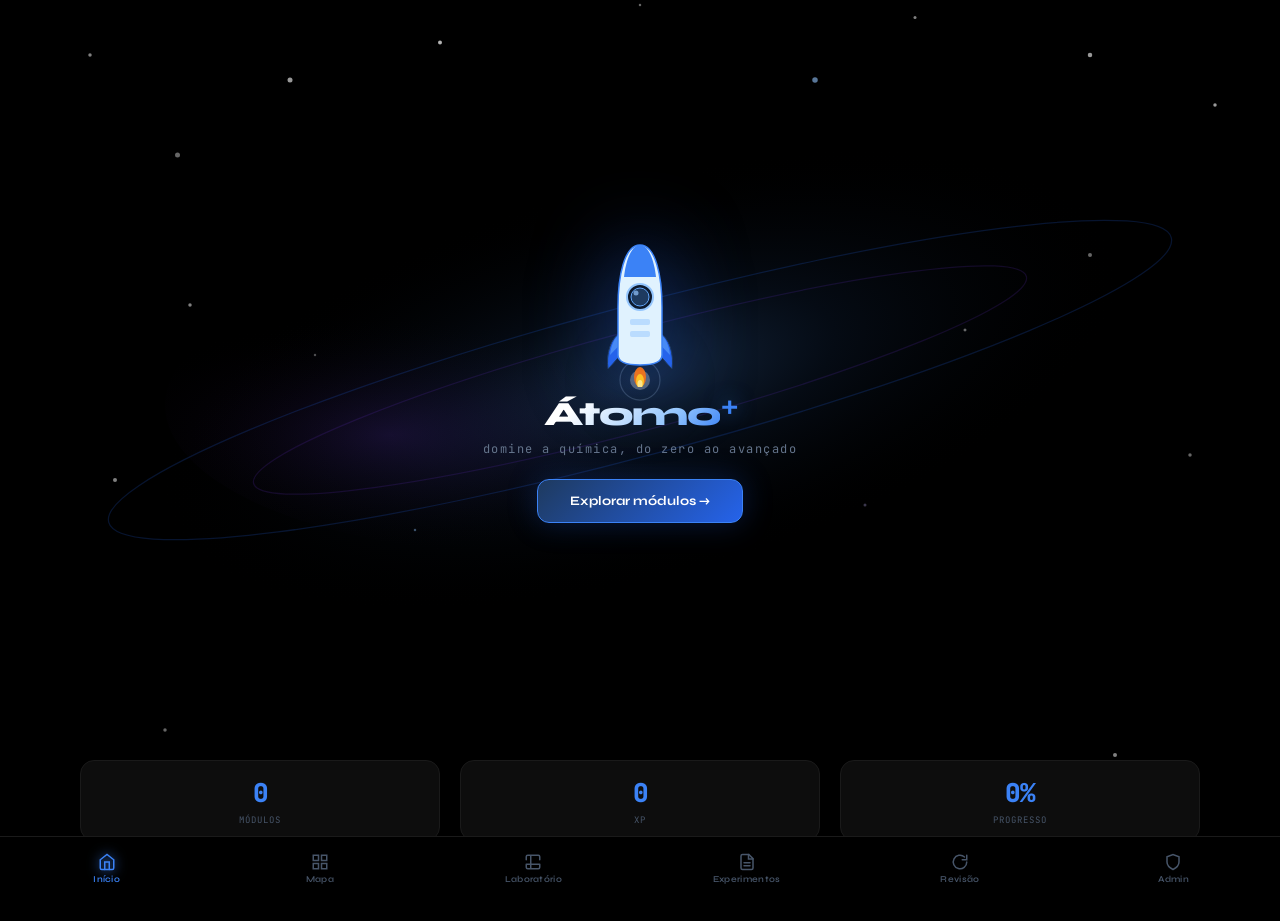
==== commit db283a91: "Update title and add new scripts in index.html" ====
--- a/index.html
+++ b/index.html
@@ -3,7 +3,7 @@
 <head>
 <meta charset="UTF-8">
 <meta name="viewport" content="width=device-width, initial-scale=1.0">
-<title>LabQ — Química do Zero ao Avançado</title>
+<title>Átomo⁺ — domine a química, do zero ao avançado</title>
 <link href="https://fonts.googleapis.com/css2?family=Syne:wght@400;600;700;800&family=JetBrains+Mono:wght@400;500;700&display=swap" rel="stylesheet">
 <link rel="stylesheet" href="style.css">
 </head>
@@ -31,29 +31,25 @@
 </div>
 <div class="home-bear" style="position:relative;z-index:1;margin-bottom:10px">
 <svg width="100" height="150" viewBox="0 0 80 150" fill="none" xmlns="http://www.w3.org/2000/svg">
-<path d="M38 145 L42 145 L42 120 L38 120 Z" fill="#475569"/>
-<path d="M35 130 L38 120 L42 120 L45 130 Z" fill="#1e3a5f"/>
-<ellipse cx="40" cy="118" rx="4" ry="8" fill="#e0f2fe" stroke="#93c5fd" stroke-width=".8"/>
-<path d="M36 130 L33 138 L38 133 Z" fill="#3b82f6" opacity=".8"/>
-<path d="M44 130 L47 138 L42 133 Z" fill="#3b82f6" opacity=".8"/>
-<ellipse cx="40" cy="142" rx="3" ry="5" fill="#f97316" opacity=".9"/>
-<ellipse cx="40" cy="144" rx="2" ry="3" fill="#fbbf24"/>
-<circle cx="40" cy="116" r="2.5" fill="#0d1a2e" stroke="#60a5fa" stroke-width=".8"/>
-<ellipse cx="40" cy="72" rx="12" ry="10" fill="#8B5E3C"/>
-<circle cx="40" cy="58" r="11" fill="#8B5E3C"/>
-<circle cx="30" cy="50" r="5" fill="#8B5E3C"/><circle cx="50" cy="50" r="5" fill="#8B5E3C"/>
-<circle cx="30" cy="50" r="3" fill="#c48a5c"/><circle cx="50" cy="50" r="3" fill="#c48a5c"/>
-<ellipse cx="40" cy="62" rx="5" ry="3.5" fill="#c48a5c"/>
-<circle cx="35" cy="55" r="2.5" fill="#fff"/><circle cx="45" cy="55" r="2.5" fill="#fff"/>
-<circle cx="35.5" cy="55" r="1.2" fill="#1e1208"/><circle cx="45.5" cy="55" r="1.2" fill="#1e1208"/>
-<circle cx="40" cy="61" r="1.5" fill="#1e1208"/>
-<path d="M38 64 Q40 66 42 64" stroke="#1e1208" stroke-width=".8" fill="none"/>
-<path d="M30 68 Q22 58 24 50" stroke="#8B5E3C" stroke-width="4" stroke-linecap="round" fill="none"/>
-<circle cx="24" cy="48" r="3.5" fill="#8B5E3C"/>
-<path d="M50 70 Q56 66 58 72" stroke="#8B5E3C" stroke-width="4" stroke-linecap="round" fill="none"/>
-<circle cx="59" cy="73" r="3" fill="#8B5E3C"/>
-<circle cx="40" cy="58" r="13" fill="none" stroke="#93c5fd" stroke-width="1.5" stroke-dasharray="2 2"/>
+<ellipse cx="40" cy="140" rx="6" ry="10" fill="#f97316" opacity=".9"/>
+<ellipse cx="40" cy="144" rx="4" ry="7" fill="#fbbf24"/>
+<ellipse cx="40" cy="147" rx="2.5" ry="4" fill="#fde68a"/>
+<path d="M22 95 C10 100 6 118 8 132 C14 126 20 118 26 112 Z" fill="#2563eb" stroke="#1e3a5f" stroke-width="1"/>
+<path d="M58 95 C70 100 74 118 72 132 C66 126 60 118 54 112 Z" fill="#2563eb" stroke="#1e3a5f" stroke-width="1"/>
+<path d="M22 95 C15 99 11 108 10 118 C15 113 19 108 24 104 Z" fill="#60a5fa" opacity=".6"/>
+<path d="M58 95 C65 99 69 108 70 118 C65 113 61 108 56 104 Z" fill="#60a5fa" opacity=".6"/>
+<path d="M40 8 C56 8 62 40 62 70 L62 118 C62 124 56 128 40 128 C24 128 18 124 18 118 L18 70 C18 40 24 8 40 8 Z" fill="#e0f2fe" stroke="#3b82f6" stroke-width="1.5"/>
+<path d="M40 8 C48 8 54 22 56 40 L24 40 C26 22 32 8 40 8 Z" fill="#3b82f6"/>
+<circle cx="40" cy="60" r="13" fill="#0d1a2e" stroke="#93c5fd" stroke-width="2"/>
+<circle cx="40" cy="60" r="9" fill="#1e3a5f" stroke="#60a5fa" stroke-width="1"/>
+<circle cx="36" cy="56" r="2.5" fill="#93c5fd" opacity=".7"/>
+<rect x="30" y="82" width="20" height="6" rx="2" fill="#93c5fd" opacity=".5"/>
+<rect x="30" y="94" width="20" height="6" rx="2" fill="#93c5fd" opacity=".5"/>
 </svg>
+</div>
+<div style="position:relative;z-index:1;text-align:center;margin-bottom:18px">
+<h1 style="font-family:var(--sans);font-size:34px;font-weight:800;letter-spacing:-1.5px;line-height:1;margin-bottom:8px"><span style="background:linear-gradient(135deg,#fff 20%,#93c5fd 70%,#3b82f6 100%);-webkit-background-clip:text;background-clip:text;color:transparent">Átomo</span><span style="color:#3b82f6;text-shadow:0 0 20px rgba(59,130,246,.6)">⁺</span></h1>
+<p class="home-sub" style="margin-bottom:0;letter-spacing:1.5px">domine a química, do zero ao avançado</p>
 </div>
 <div style="position:relative;z-index:1">
 <button class="home-btn" onclick="explorarModulos()">Explorar módulos →</button>
@@ -163,6 +159,11 @@
 
 <script src="dados-elementos.js"></script>
 <script src="modulos-conteudo.js"></script>
-<script src="script.js"></script>
+<script src="estado.js"></script>
+<script src="navegacao.js"></script>
+<script src="mapa-modulo.js"></script>
+<script src="laboratorio.js"></script>
+<script src="experimentos.js"></script>
+<script src="admin-revisao.js"></script>
 </body>
 </html>
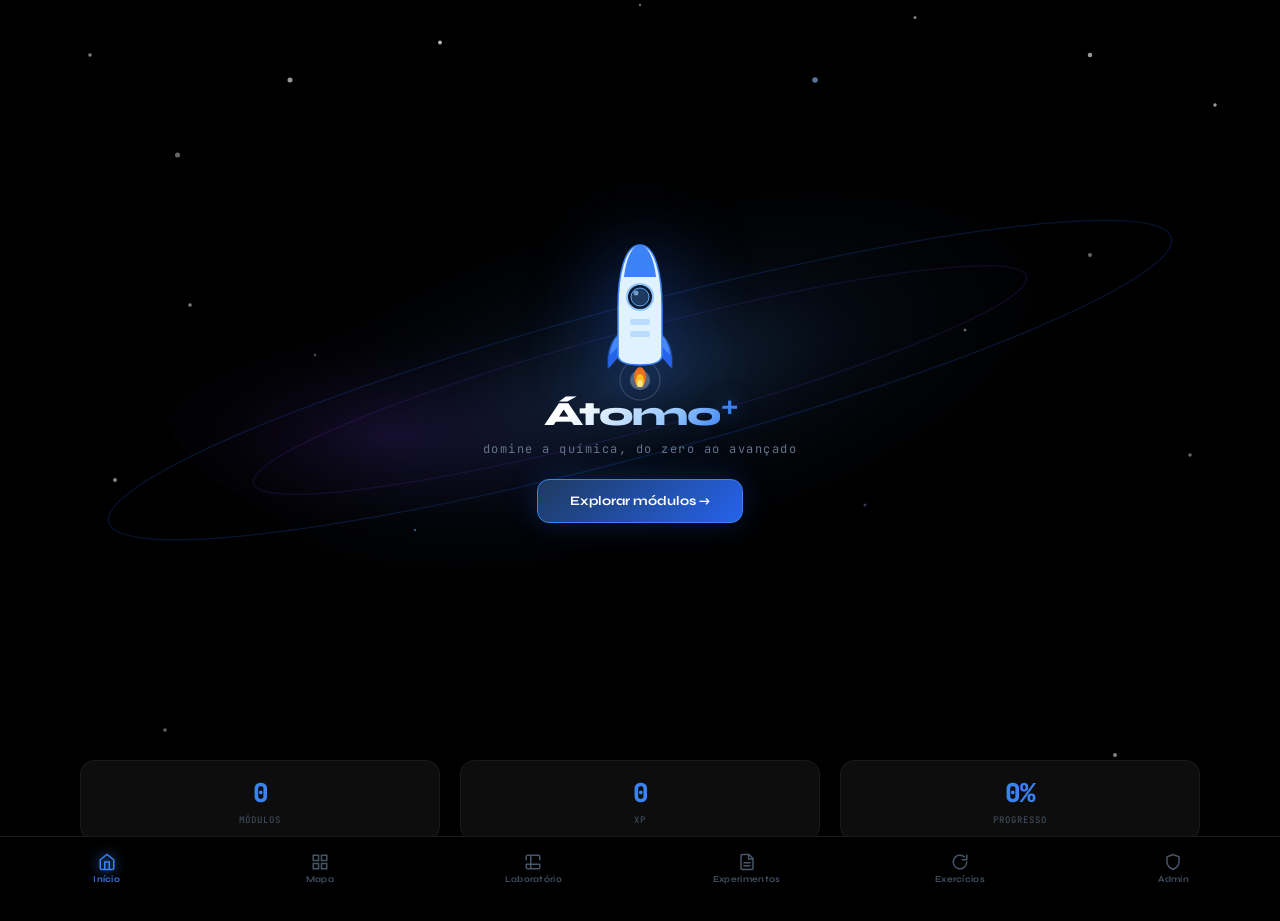
==== commit 3be3a2b9: "Update index.html" ====
--- a/index.html
+++ b/index.html
@@ -68,9 +68,9 @@
 <div class="prog-wrap"><div class="prog-meta"><span>Progresso</span><span id="prog-num">0 / 12</span></div><div class="prog-track"><div class="prog-fill" id="prog-fill" style="width:0%"></div></div></div>
 <div class="map-wrap">
 <div class="bear-wrap"><div class="bear-float" id="map-bear"><svg width="64" height="82" viewBox="0 0 68 88" fill="none"><circle cx="14" cy="16" r="9" fill="#8B5E3C"/><circle cx="14" cy="16" r="5.5" fill="#c48a5c"/><circle cx="54" cy="16" r="9" fill="#8B5E3C"/><circle cx="54" cy="16" r="5.5" fill="#c48a5c"/><ellipse cx="34" cy="26" rx="20" ry="19" fill="#a0693a"/><ellipse cx="34" cy="30" rx="13" ry="11" fill="#c48a5c"/><circle cx="27" cy="22" r="4" fill="#fff"/><circle cx="41" cy="22" r="4" fill="#fff"/><circle cx="28" cy="22" r="2.2" fill="#1e1208"/><circle cx="42" cy="22" r="2.2" fill="#1e1208"/><circle cx="28.8" cy="21.2" r=".7" fill="white"/><circle cx="42.8" cy="21.2" r=".7" fill="white"/><ellipse cx="34" cy="30" rx="4.5" ry="3" fill="#4a2810"/><path d="M29 34 Q34 39 39 34" stroke="#4a2810" stroke-width="1.5" stroke-linecap="round" fill="none"/><circle cx="23" cy="29" r="4" fill="#e07070" opacity=".35"/><circle cx="45" cy="29" r="4" fill="#e07070" opacity=".35"/><rect x="10" y="43" width="48" height="38" rx="9" fill="white"/><rect x="14" y="55" width="13" height="11" rx="4" fill="#dbeafe" stroke="#93c5fd" stroke-width=".8"/><rect x="28" y="39" width="12" height="7" rx="3" fill="#a0693a"/><path d="M58 50 Q66 44 62 36" stroke="#a0693a" stroke-width="6" stroke-linecap="round" fill="none"/><circle cx="61" cy="34" r="5" fill="#c48a5c"/><path d="M56 18 L56 30 L50 38 L64 38 L58 30 L58 18 Z" fill="#dbeafe" stroke="#3b82f6" stroke-width="1.2"/><rect x="55" y="14" width="4.5" height="6" rx="1.5" fill="#93c5fd" stroke="#3b82f6" stroke-width="1"/><path d="M52 34 L51 38 L63 38 L62 34 Z" fill="#3b82f6" opacity=".7"/><path d="M10 50 Q4 56 6 64" stroke="#a0693a" stroke-width="6" stroke-linecap="round" fill="none"/><circle cx="7" cy="66" r="5" fill="#c48a5c"/><rect x="18" y="78" width="11" height="14" rx="5" fill="#2563eb"/><rect x="39" y="78" width="11" height="14" rx="5" fill="#2563eb"/><ellipse cx="23" cy="91" rx="8" ry="4" fill="#0f172a"/><ellipse cx="45" cy="91" rx="8" ry="4" fill="#0f172a"/></svg></div><div class="bear-bubble" id="bear-bubble">Clique no próximo módulo! 🧪</div></div>
-<div class="section-sep"><div class="sep-dot" style="background:#3b82f6"></div>Química Geral</div><div class="tiles-grid" id="tg"></div>
-<div class="section-sep"><div class="sep-dot" style="background:#60a5fa"></div>Química Orgânica</div><div class="tiles-grid" id="to"></div>
-<div class="section-sep"><div class="sep-dot" style="background:#93c5fd"></div>Físico-Química</div><div class="tiles-grid" id="tf"></div>
+<div id="nivel-tabs" style="display:flex;gap:8px;justify-content:center;margin-bottom:10px;flex-wrap:wrap"></div>
+<div id="subarea-tabs" style="display:flex;gap:6px;justify-content:center;margin-bottom:6px;flex-wrap:wrap"></div>
+<div id="tiles-container"></div>
 </div>
 </div>
 
@@ -110,9 +110,17 @@
 
 <!-- REVISÃO -->
 <div class="page" id="page-revisao">
-<div class="page-header"><div><h1>Revisão</h1><p>questões que você errou voltam aqui</p></div></div>
+<div class="page-header"><div><h1>Exercícios</h1><p>pratique quando quiser</p></div><button onclick="goPage('page-estatisticas')" style="width:44px;height:44px;flex-shrink:0;background:var(--card);border:1px solid var(--border2);border-radius:12px;display:flex;align-items:center;justify-content:center;color:var(--al);cursor:pointer;margin-top:8px"><svg viewBox="0 0 24 24" width="20" height="20" fill="none" stroke="currentColor" stroke-width="2" stroke-linecap="round"><path d="M3 3v18h18"/><path d="M18 17V9"/><path d="M13 17V5"/><path d="M8 17v-3"/></svg></button></div>
 <div class="module-page">
 <div id="revisao-content"></div>
+</div>
+</div>
+
+<!-- ESTATÍSTICAS -->
+<div class="page" id="page-estatisticas">
+<div class="page-header"><div><h1>Estatísticas</h1><p>seu desempenho geral</p></div><button class="back-btn" onclick="goPage('page-revisao')" style="margin-top:12px;margin-bottom:0">← voltar</button></div>
+<div class="module-page">
+<div id="estat-content"></div>
 </div>
 </div>
 
@@ -153,7 +161,7 @@
 <button class="nav-item" id="nav-mapa" onclick="goPage('page-mapa')"><svg viewBox="0 0 24 24" fill="none" stroke="currentColor" stroke-width="2" stroke-linecap="round"><rect x="3" y="3" width="7" height="7"/><rect x="14" y="3" width="7" height="7"/><rect x="14" y="14" width="7" height="7"/><rect x="3" y="14" width="7" height="7"/></svg>Mapa</button>
 <button class="nav-item" id="nav-lab" onclick="goPage('page-lab')"><svg viewBox="0 0 24 24" fill="none" stroke="currentColor" stroke-width="2" stroke-linecap="round"><path d="M9 3H5a2 2 0 0 0-2 2v4m6-6h10a2 2 0 0 1 2 2v4M9 3v18m0 0h10a2 2 0 0 0 2-2v-4M9 21H5a2 2 0 0 1-2-2v-4m0 0h18"/></svg>Laboratório</button>
 <button class="nav-item" id="nav-exp" onclick="goPage('page-exp')"><svg viewBox="0 0 24 24" fill="none" stroke="currentColor" stroke-width="2" stroke-linecap="round"><path d="M14.5 2H6a2 2 0 0 0-2 2v16a2 2 0 0 0 2 2h12a2 2 0 0 0 2-2V7.5L14.5 2z"/><polyline points="14 2 14 8 20 8"/><line x1="16" y1="13" x2="8" y2="13"/><line x1="16" y1="17" x2="8" y2="17"/></svg>Experimentos</button>
-<button class="nav-item" id="nav-revisao" onclick="goPage('page-revisao')"><svg viewBox="0 0 24 24" fill="none" stroke="currentColor" stroke-width="2" stroke-linecap="round"><path d="M21 12a9 9 0 1 1-3-6.7"/><polyline points="21 3 21 9 15 9"/></svg>Revisão</button>
+<button class="nav-item" id="nav-revisao" onclick="goPage('page-revisao')"><svg viewBox="0 0 24 24" fill="none" stroke="currentColor" stroke-width="2" stroke-linecap="round"><path d="M21 12a9 9 0 1 1-3-6.7"/><polyline points="21 3 21 9 15 9"/></svg>Exercícios</button>
 <button class="nav-item" id="nav-admin" onclick="openAdminOverlay()"><svg viewBox="0 0 24 24" fill="none" stroke="currentColor" stroke-width="2" stroke-linecap="round"><path d="M12 22s8-4 8-10V5l-8-3-8 3v7c0 6 8 10 8 10z"/></svg>Admin</button>
 </nav>
 
--- a/style.css
+++ b/style.css
@@ -90,3 +90,7 @@
 @keyframes fadeUp{from{opacity:0;transform:translateY(16px)}to{opacity:1;transform:translateY(0)}}.page.active>*{animation:fadeUp .3s ease both}
 .foguete-sobe{animation:subirFoguete 1s ease forwards}
 @keyframes subirFoguete{0%{transform:translateY(0) scale(1);opacity:1}100%{transform:translateY(-300px) scale(0.3);opacity:0}}
+.nivel-tab{padding:9px 18px;border-radius:99px;border:1.5px solid var(--border2);background:var(--bg3);color:var(--muted2);font-size:12px;font-weight:700;font-family:var(--sans);cursor:pointer;transition:all .15s}
+.nivel-tab.active{background:linear-gradient(135deg,#1e3a5f,var(--accent));border-color:var(--al);color:#fff;box-shadow:0 0 14px var(--ag)}
+.subarea-tab{padding:6px 13px;border-radius:99px;border:1px solid var(--border);background:var(--bg2);color:var(--muted2);font-size:10.5px;font-family:var(--mono);cursor:pointer;transition:all .15s;margin-bottom:14px}
+.subarea-tab.active{border-color:var(--al);color:var(--al);background:#050d1f}
